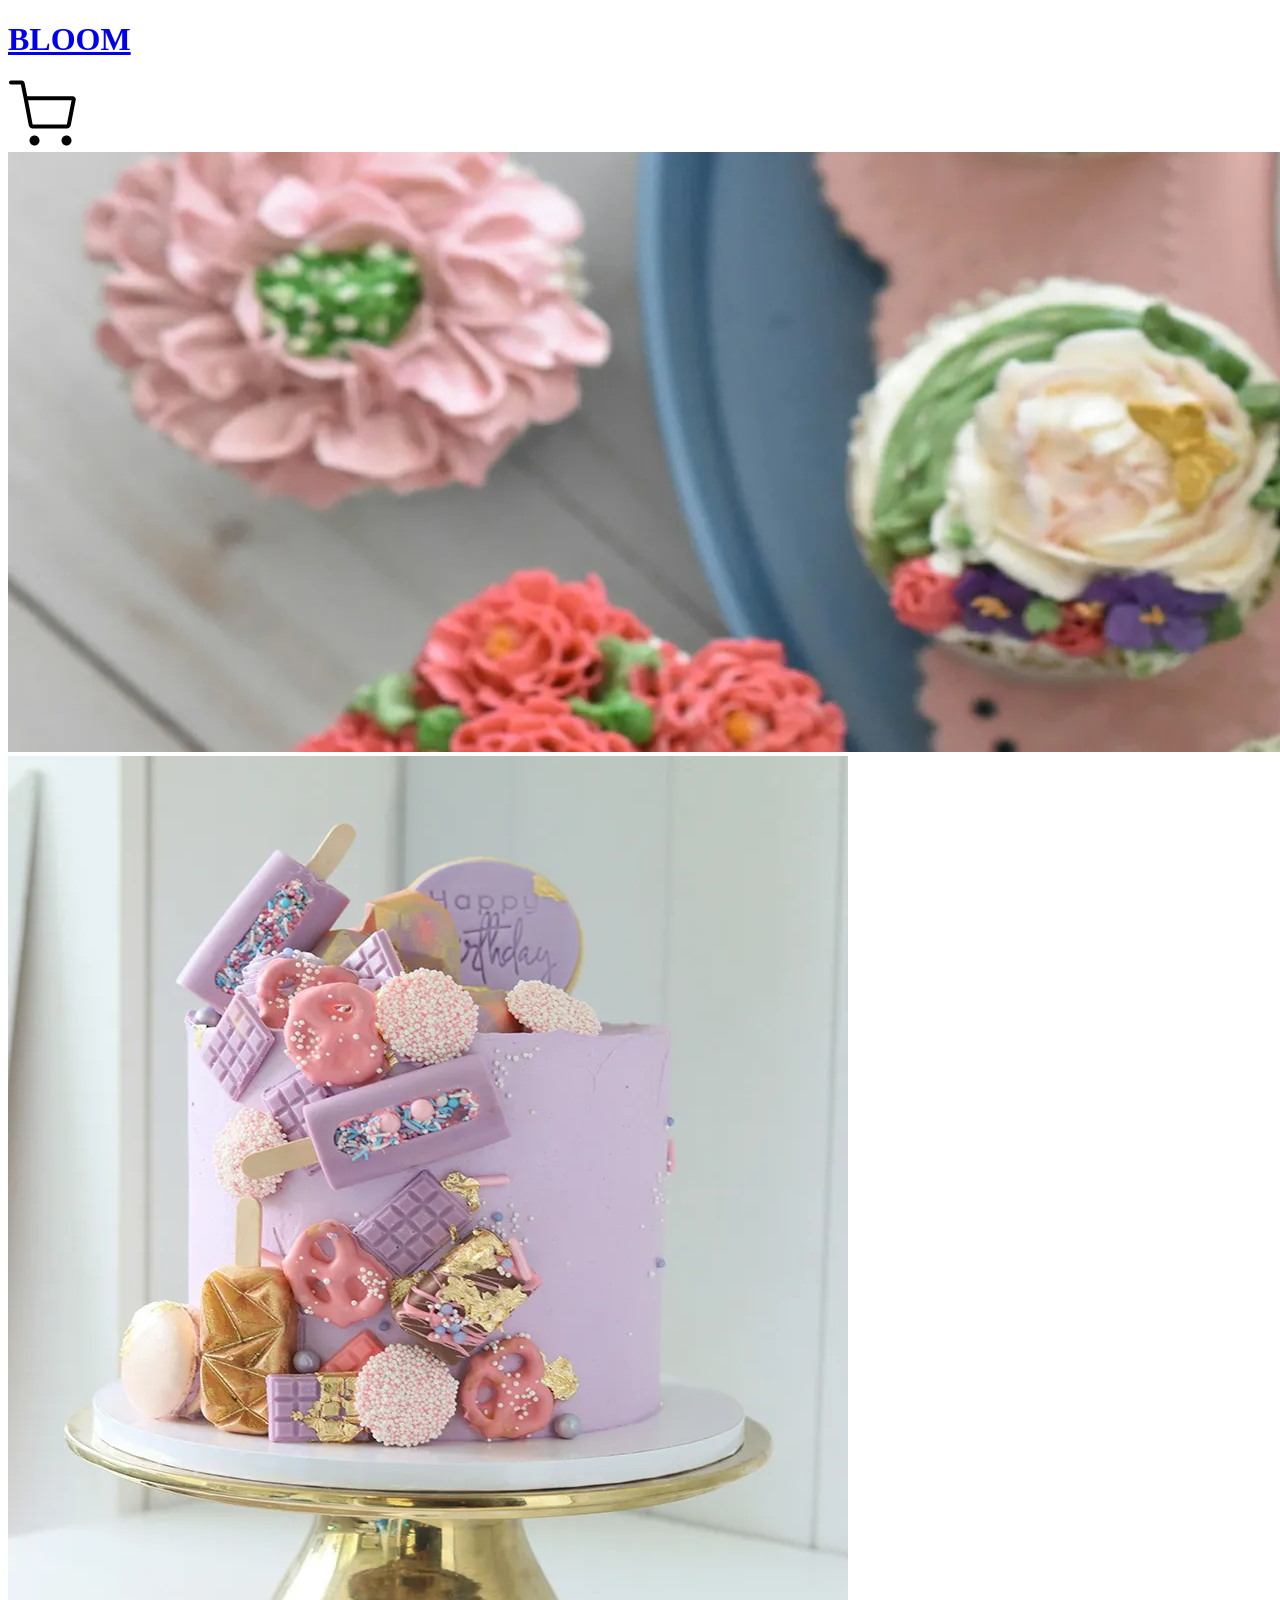
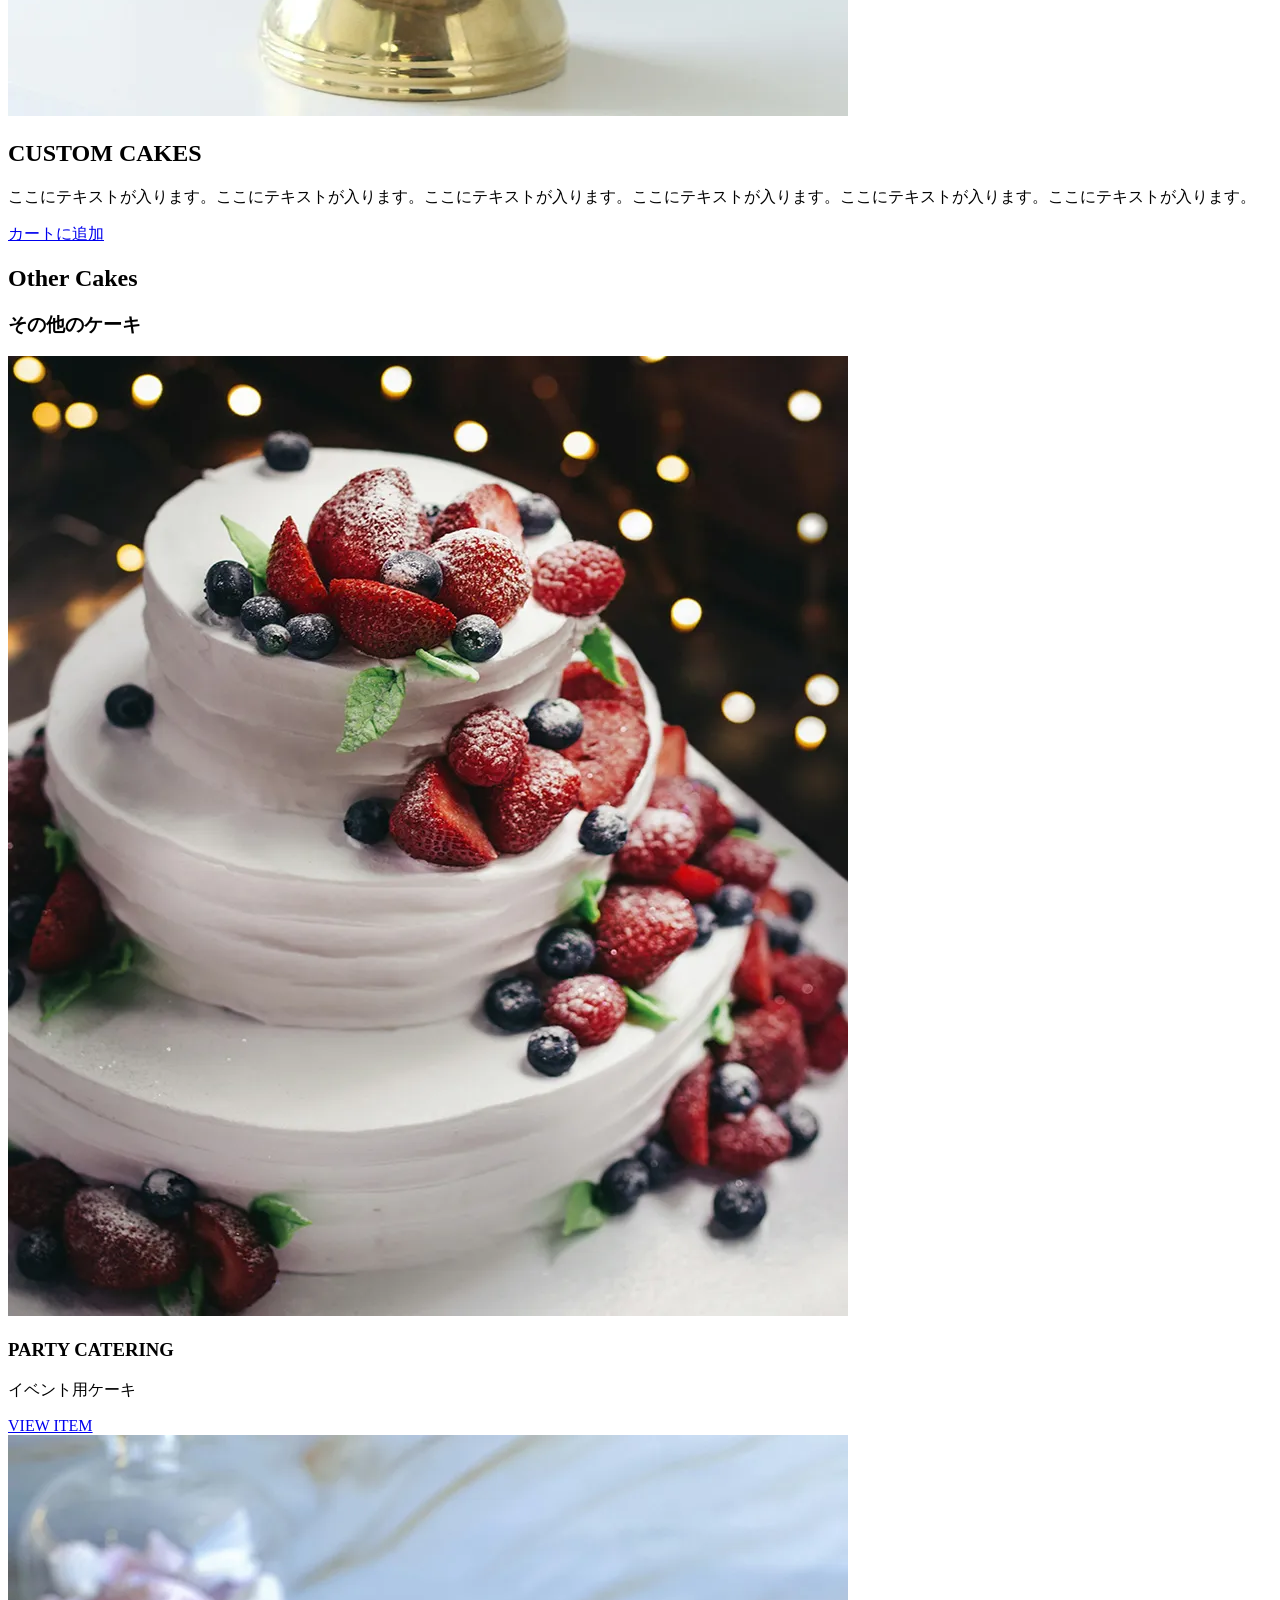
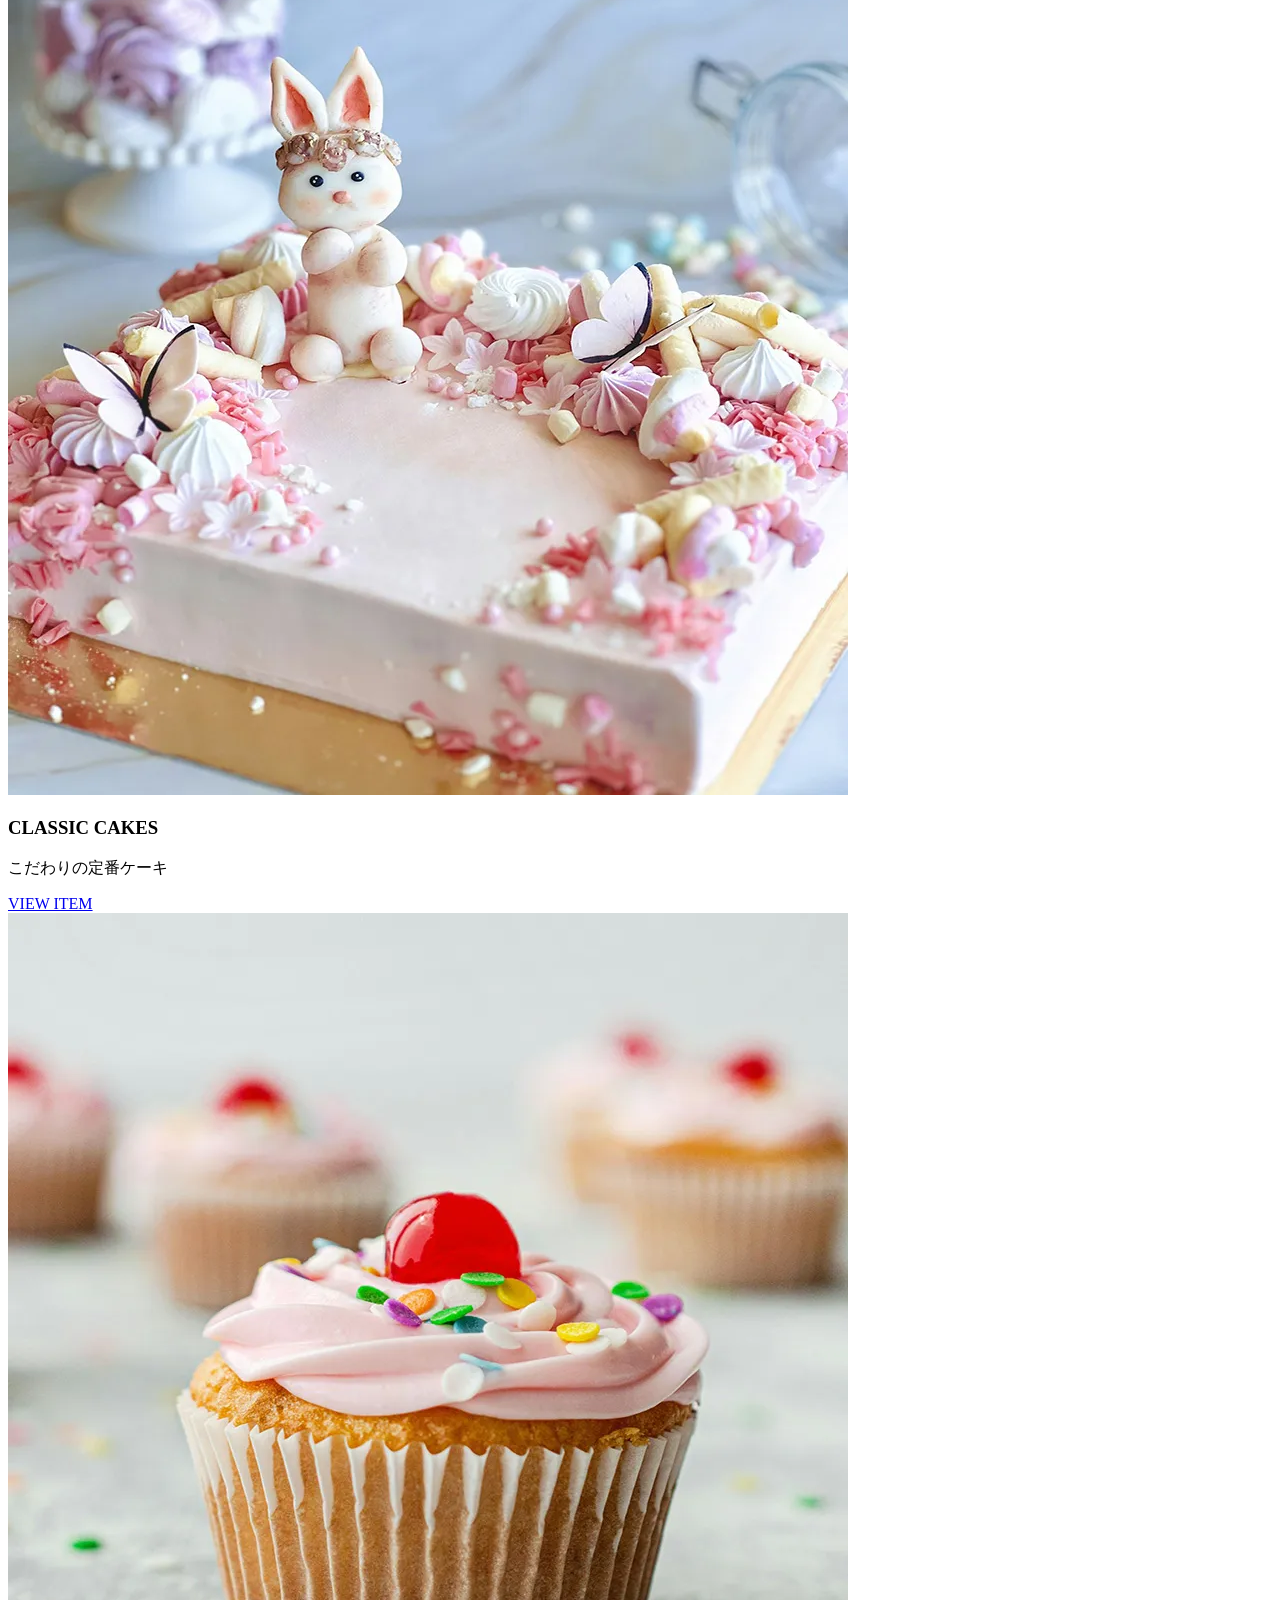
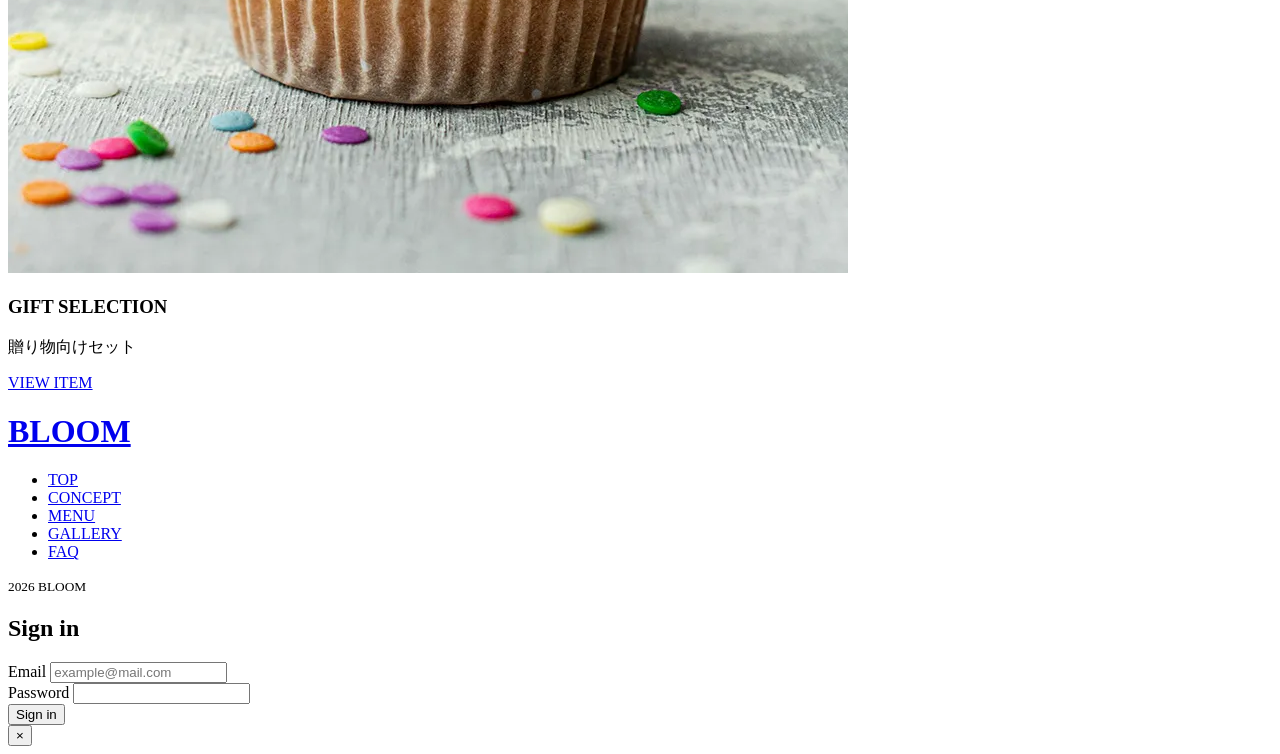
==== item.html @ 880c20f4 "Add files via upload" ====
<!doctype html>
<html lang="ja">
  <head>
    <meta charset="utf-8" />
    <meta name="viewport" content="width=device-width,initial-scale=1" />
    <title>BLOOM - 世界にひとつのオーダーケーキ -</title>
    <meta name="description" content="BLOOMは、完全オーダーメイドのカスタムケーキを販売するオンラインケーキショップです。誕生日ケーキ・記念日ケーキ・イベントケーキまで幅広く対応し、全国からご注文いただけます。" />
    <meta name="format-detection" content="telephone=no" />

    <!-- favicon/webclipicon -->
    <link rel="shortcut icon" href="/img/favicon32_32.png" />
    <link rel="apple-touch-icon" href="/img/apple-touch-icon180_180.png" />

    <!-- ogp -->
    <meta property="og:site_name" content="BLOOM" />
    <meta property="og:url" content="https://bloom-cake.com/" />
    <meta property="og:type" content="website" />
    <meta property="og:title" content="BLOOM - 世界にひとつのオーダーケーキ -" />
    <meta property="og:description" content="BLOOMは、完全オーダーメイドのカスタムケーキを販売するオンラインケーキショップです。誕生日ケーキ・記念日ケーキ・イベントケーキまで幅広く対応し、全国からご注文いただけます。" />
    <meta property="og:image" content="https://bloom-cake.com/img/og-image1200_630.png" />
    <meta property="og:locale" content="ja_JP" />
    <meta name="twitter:card" content="summary_large_image" />
    <meta name="twitter:description" content="BLOOMは、完全オーダーメイドのカスタムケーキを販売するオンラインケーキショップです。誕生日ケーキ・記念日ケーキ・イベントケーキまで幅広く対応し、全国からご注文いただけます。" />
    <meta name="twitter:image:src" content="https://bloom-cake.com/img/og-image1200_630.png" />

    <!-- google fonts -->
    <link rel="preconnect" href="https://fonts.googleapis.com" />
    <link rel="preconnect" href="https://fonts.gstatic.com" crossorigin />
    <link href="https://fonts.googleapis.com/css2?family=Marcellus&family=Noto+Serif+JP:wght@200..900&display=swap" rel="stylesheet" />

    <!-- css -->
    <link rel="stylesheet" href="css/style.css" />
  </head>
  <body>
    <!-- header -->
    <header class="header">
      <h1 class="header__logo">
        <a class="header__logo-link" href="index.html">BLOOM</a>
      </h1>

      <div class="header__icon">
        <button class="header__icon-item js-modal-open" style="background: none; border: none; padding: 0; cursor: pointer"><img width="68" height="68" src="img/icon-cart.svg" alt="商品カート" /></button>
      </div>
    </header>

    <!-- item-kv -->
    <div class="item-kv">
      <div class="item-kv__img">
        <img src="../img/item_kv-pc.webp" alt="BLOOMのフルオーダーデコレーションケーキ" />
      </div>
    </div>

    <main>
      <!-- item -->

      <section id="item" class="item l-section">
        <div class="container">
          <div class="item__body">
            <div class="item__img">
              <img width="840" height="960" src="../img/menu_custom.webp" alt="フルオーダーのお菓子が乗ったパープルのカスタムケーキ" loading="lazy" />
            </div>
            <div class="item__text-group">
              <h2 class="ttl item__ttl">CUSTOM CAKES</h2>
              <p class="text item__text">ここにテキストが入ります。ここにテキストが入ります。ここにテキストが入ります。ここにテキストが入ります。ここにテキストが入ります。ここにテキストが入ります。</p>
              <div class="item__btn">
                <a href="#" class="c-btn">カートに追加</a>
              </div>
            </div>
          </div>
        </div>
      </section>

      <!-- other -->

      <section id="other" class="other l-section">
        <div class="container--lg">
          <div class="c-heading other__heading">
            <h2 class="ttl other__ttl">Other Cakes</h2>
            <h3 class="sub-ttl other__subttl">その他のケーキ</h3>
          </div>

          <div class="other__list">
            <div class="other__item">
              <img class="other__item-img" src="../img/menu_partycake.webp" alt="苺が乗った三段のパーティー用ケーキ" />
              <h3 class="c-other-ttl item__ttl">PARTY CATERING</h3>
              <p class="c-item-text item__text">イベント用ケーキ</p>
              <div class="other__btn">
                <a href="#" class="c-btn">VIEW ITEM</a>
              </div>
            </div>

            <div class="other__item">
              <img class="other__item-img" src="../img/menu_signature.webp" alt="うさぎが乗ったキャラクターのデコレーションケーキ" />
              <h3 class="c-other-ttl item__ttl">CLASSIC CAKES</h3>
              <p class="c-item-text item__text">こだわりの定番ケーキ</p>
              <div class="item__btn">
                <a href="#" class="c-btn">VIEW ITEM</a>
              </div>
            </div>

            <div class="other__item">
              <img class="other__item-img" src="../img/menu_gift.webp" alt="桃のクリームのカップケーキ" />
              <h3 class="c-other-ttl item__ttl">GIFT SELECTION</h3>
              <p class="c-item-text item__text">贈り物向けセット</p>
              <div class="item__btn">
                <a href="#" class="c-btn">VIEW ITEM</a>
              </div>
            </div>
          </div>
        </div>
      </section>
    </main>

    <!-- footer -->
    <footer class="footer">
      <div class="container">
        <div class="footer__body">
          <h1 class="footer__logo">
            <a href="index.html">BLOOM</a>
          </h1>

          <nav class="footer__nav-wrap">
            <ul class="footer__nav-list">
              <li class="footer__nav-item">
                <a href="index.html" class="footer__nav-link">TOP</a>
              </li>
              <li class="footer__nav-item">
                <a href="index.html#concept" class="footer__nav-link">CONCEPT</a>
              </li>
              <li class="footer__nav-item">
                <a href="index.html#menu" class="footer__nav-link">MENU</a>
              </li>
              <li class="footer__nav-item">
                <a href="index.html#gallery" class="footer__nav-link">GALLERY</a>
              </li>
              <li class="footer__nav-item">
                <a href="index.html#faq" class="footer__nav-link">FAQ</a>
              </li>
            </ul>
          </nav>
        </div>

        <div class="footer__copyright-wrap">
          <small class="footer__copyright">2026 BLOOM</small>
        </div>
      </div>
    </footer>
    <!-- js -->

    <!-- モーダルウィンドウ -->

    <div class="modal js-modal">
      <div class="modal-overlay js-modal-close"></div>
      <div class="modal-content">
        <div class="modal-content__inner">
          <form action="#" method="post" class="modal-form">
            <h2 class="modal-content__title">Sign in</h2>

            <section class="modal-form__section">
              <label class="modal-form__label">Email</label>
              <input type="email" name="email" class="modal-form__input" placeholder="example@mail.com" />
            </section>

            <section class="modal-form__section">
              <label class="modal-form__label">Password</label>
              <input type="password" name="password" class="modal-form__input" />
            </section>

            <button id="sign-in" class="modal-form__btn c-btn">Sign in</button>
          </form>
          <button class="modal-close js-modal-close">×</button>
        </div>
      </div>
    </div>

    <script src="js/main.js" defer></script>
  </body>
</html>
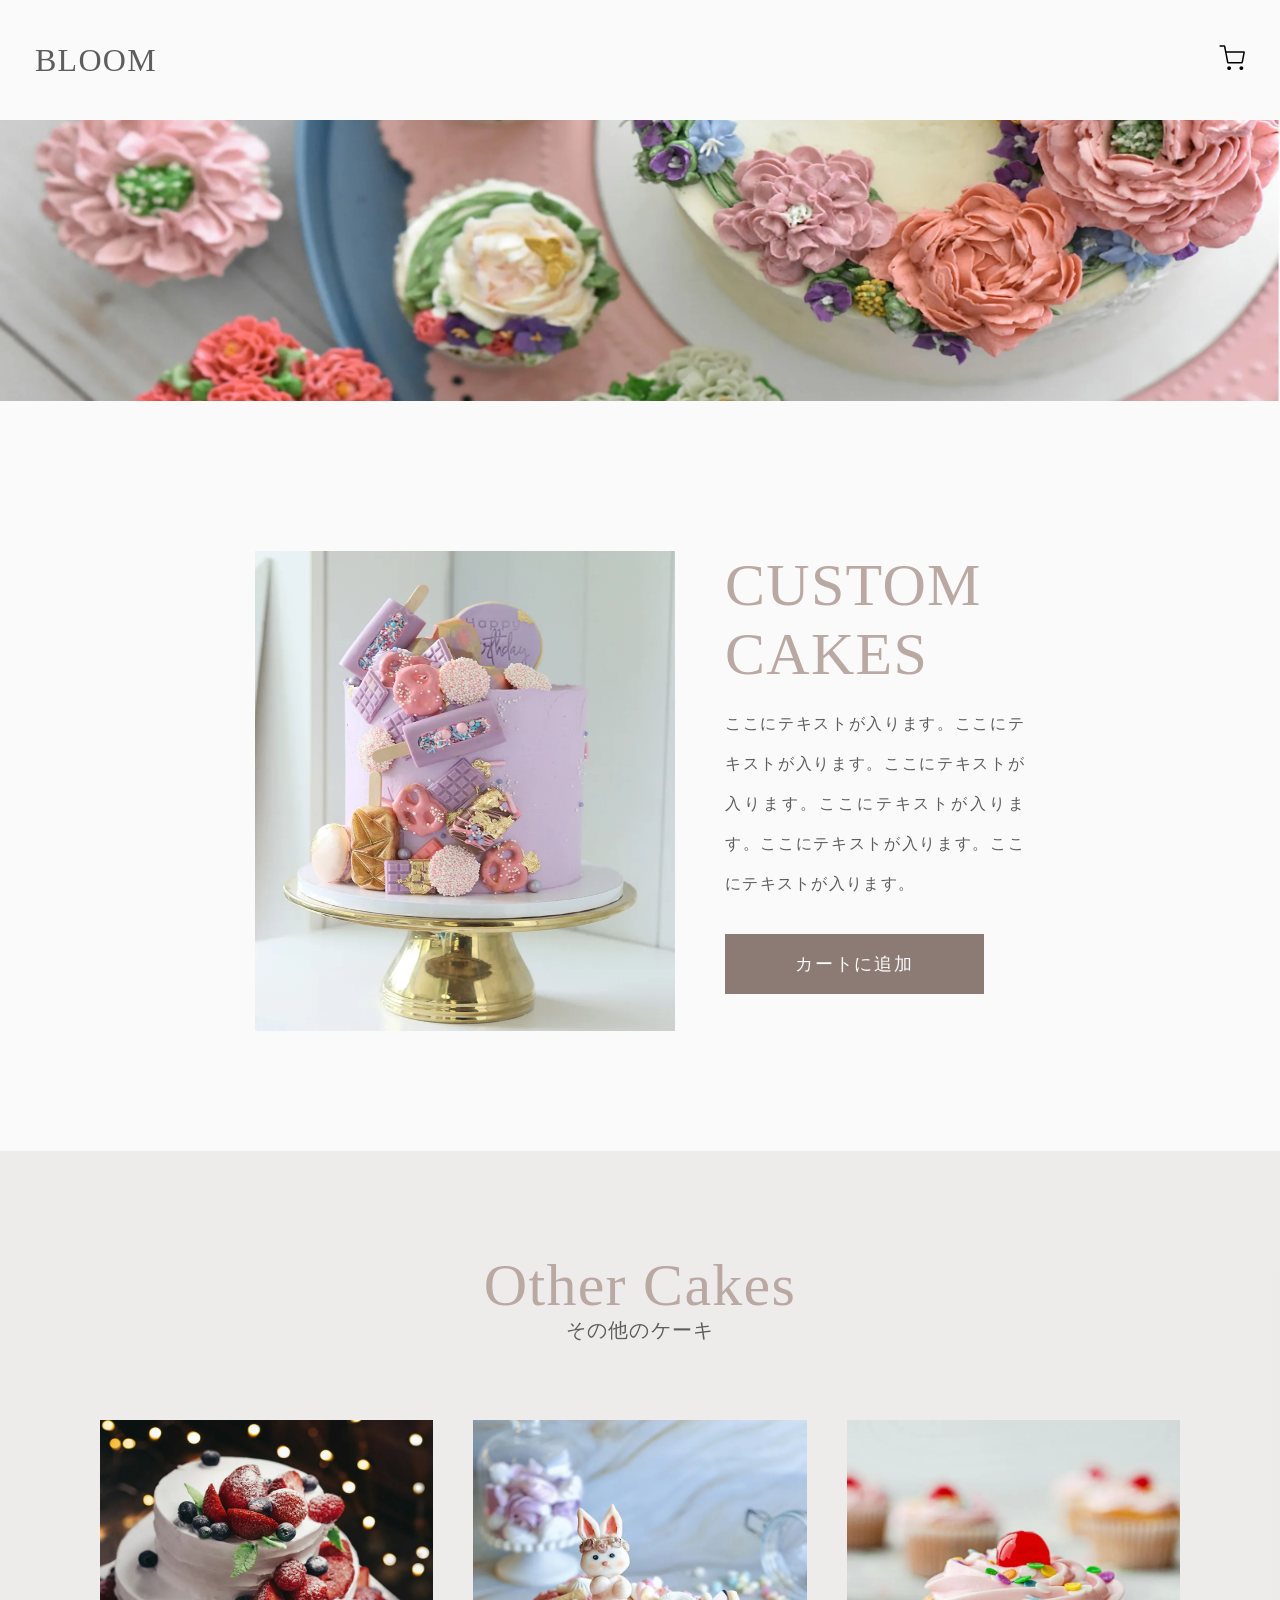
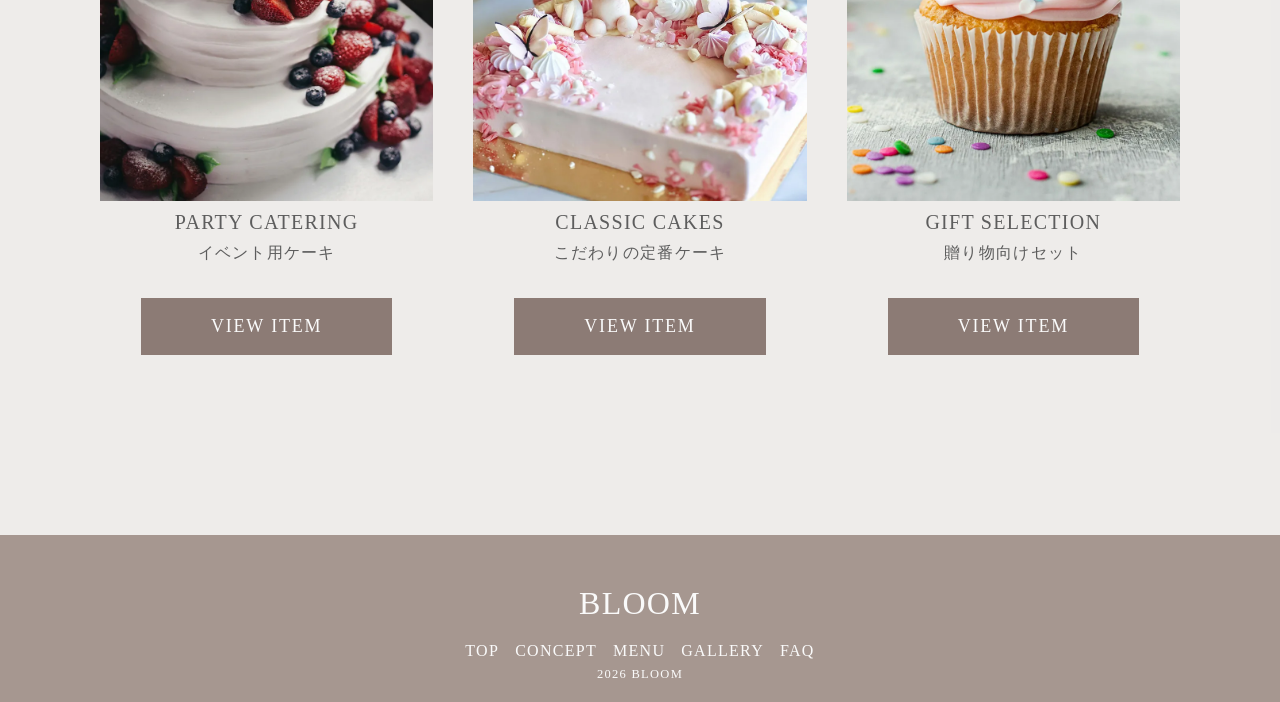
==== commit 51b32b8e: "Add files via upload" ====
--- a/item.html
+++ b/item.html
@@ -1,28 +1,42 @@
 <!doctype html>
 <html lang="ja">
   <head>
+    <!-- Google tag (gtag.js) -->
+    <script async src="https://www.googletagmanager.com/gtag/js?id=G-Y4FLMCC0C2"></script>
+    <script>
+      window.dataLayer = window.dataLayer || [];
+      function gtag() {
+        dataLayer.push(arguments);
+      }
+      gtag("js", new Date());
+
+      gtag("config", "G-Y4FLMCC0C2");
+    </script>
+
+    <!-- Search Console -->
+    <meta name="google-site-verification" content="hwV-7qXNjHzdIrwb5zSzaHR89h5wxo-PKJpYFKcHlVc" />
+
     <meta charset="utf-8" />
     <meta name="viewport" content="width=device-width,initial-scale=1" />
-    <title>BLOOM - 世界にひとつのオーダーケーキ -</title>
-    <meta name="description" content="BLOOMは、完全オーダーメイドのカスタムケーキを販売するオンラインケーキショップです。誕生日ケーキ・記念日ケーキ・イベントケーキまで幅広く対応し、全国からご注文いただけます。" />
+    <title>商品紹介 | BLOOM - 世界にひとつのオーダーケーキ -</title>
+    <meta name="description" content="BLOOMのカスタムケーキ（商品紹介）ページです。誕生日や記念日にぴったりの完全オーダーメイドケーキから、定番のクラシックケーキまで幅広くご紹介しています。" />
     <meta name="format-detection" content="telephone=no" />
 
     <!-- favicon/webclipicon -->
-    <link rel="shortcut icon" href="/img/favicon32_32.png" />
-    <link rel="apple-touch-icon" href="/img/apple-touch-icon180_180.png" />
+    <link rel="shortcut icon" href="img/favicon32_32.png" />
+    <link rel="apple-touch-icon" href="img/apple-touch-icon180_180.png" />
 
     <!-- ogp -->
     <meta property="og:site_name" content="BLOOM" />
-    <meta property="og:url" content="https://bloom-cake.com/" />
+    <meta property="og:url" content="https://haruka-design.github.io/bloom-cake/item.html" />
     <meta property="og:type" content="website" />
-    <meta property="og:title" content="BLOOM - 世界にひとつのオーダーケーキ -" />
-    <meta property="og:description" content="BLOOMは、完全オーダーメイドのカスタムケーキを販売するオンラインケーキショップです。誕生日ケーキ・記念日ケーキ・イベントケーキまで幅広く対応し、全国からご注文いただけます。" />
-    <meta property="og:image" content="https://bloom-cake.com/img/og-image1200_630.png" />
+    <meta property="og:title" content="商品紹介 | BLOOM" />
+    <meta property="og:description" content="BLOOMのカスタムケーキ（商品紹介）ページです。誕生日や記念日にぴったりの完全オーダーメイドケーキから、定番のクラシックケーキまで幅広くご紹介しています。" />
+    <meta property="og:image" content="https://haruka-design.github.io/bloom-cake/img/og-image1200_630.png" />
     <meta property="og:locale" content="ja_JP" />
     <meta name="twitter:card" content="summary_large_image" />
-    <meta name="twitter:description" content="BLOOMは、完全オーダーメイドのカスタムケーキを販売するオンラインケーキショップです。誕生日ケーキ・記念日ケーキ・イベントケーキまで幅広く対応し、全国からご注文いただけます。" />
-    <meta name="twitter:image:src" content="https://bloom-cake.com/img/og-image1200_630.png" />
-
+    <meta name="twitter:description" content="BLOOMのカスタムケーキ（商品紹介）ページです。誕生日や記念日にぴったりの完全オーダーメイドケーキから、定番のクラシックケーキまで幅広くご紹介しています。" />
+    <meta name="twitter:image:src" content="https://haruka-design.github.io/bloom-cake/img/og-image1200_630.png" />
     <!-- google fonts -->
     <link rel="preconnect" href="https://fonts.googleapis.com" />
     <link rel="preconnect" href="https://fonts.gstatic.com" crossorigin />
@@ -46,7 +60,7 @@
     <!-- item-kv -->
     <div class="item-kv">
       <div class="item-kv__img">
-        <img src="../img/item_kv-pc.webp" alt="BLOOMのフルオーダーデコレーションケーキ" />
+        <img src="img/item_kv-pc.webp" alt="BLOOMのフルオーダーデコレーションケーキ" />
       </div>
     </div>
 
@@ -57,7 +71,7 @@
         <div class="container">
           <div class="item__body">
             <div class="item__img">
-              <img width="840" height="960" src="../img/menu_custom.webp" alt="フルオーダーのお菓子が乗ったパープルのカスタムケーキ" loading="lazy" />
+              <img width="840" height="960" src="img/menu_custom.webp" alt="フルオーダーのお菓子が乗ったパープルのカスタムケーキ" loading="lazy" />
             </div>
             <div class="item__text-group">
               <h2 class="ttl item__ttl">CUSTOM CAKES</h2>
@@ -81,27 +95,27 @@
 
           <div class="other__list">
             <div class="other__item">
-              <img class="other__item-img" src="../img/menu_partycake.webp" alt="苺が乗った三段のパーティー用ケーキ" />
-              <h3 class="c-other-ttl item__ttl">PARTY CATERING</h3>
-              <p class="c-item-text item__text">イベント用ケーキ</p>
+              <img class="other__item-img" src="img/menu_partycake.webp" alt="苺が乗った三段のパーティー用ケーキ" />
+              <h3 class="c-other-ttl other__item-ttl">PARTY CATERING</h3>
+              <p class="c-item-text other__item-text">イベント用ケーキ</p>
               <div class="other__btn">
                 <a href="#" class="c-btn">VIEW ITEM</a>
               </div>
             </div>
 
             <div class="other__item">
-              <img class="other__item-img" src="../img/menu_signature.webp" alt="うさぎが乗ったキャラクターのデコレーションケーキ" />
-              <h3 class="c-other-ttl item__ttl">CLASSIC CAKES</h3>
-              <p class="c-item-text item__text">こだわりの定番ケーキ</p>
+              <img class="other__item-img" src="img/menu_signature.webp" alt="うさぎが乗ったキャラクターのデコレーションケーキ" />
+              <h3 class="c-other-ttl other__item-ttl">CLASSIC CAKES</h3>
+              <p class="c-item-text other__item-text">こだわりの定番ケーキ</p>
               <div class="item__btn">
-                <a href="#" class="c-btn">VIEW ITEM</a>
+                <a href="#" class="c-btn is-active">VIEW ITEM</a>
               </div>
             </div>
 
             <div class="other__item">
-              <img class="other__item-img" src="../img/menu_gift.webp" alt="桃のクリームのカップケーキ" />
-              <h3 class="c-other-ttl item__ttl">GIFT SELECTION</h3>
-              <p class="c-item-text item__text">贈り物向けセット</p>
+              <img class="other__item-img" src="img/menu_gift.webp" alt="桃のクリームのカップケーキ" />
+              <h3 class="c-other-ttl other__item-ttl">GIFT SELECTION</h3>
+              <p class="c-item-text other__item-text">贈り物向けセット</p>
               <div class="item__btn">
                 <a href="#" class="c-btn">VIEW ITEM</a>
               </div>
@@ -119,22 +133,22 @@
             <a href="index.html">BLOOM</a>
           </h1>
 
-          <nav class="footer__nav-wrap">
-            <ul class="footer__nav-list">
-              <li class="footer__nav-item">
-                <a href="index.html" class="footer__nav-link">TOP</a>
+          <nav class="footer__nav">
+            <ul class="footer__list">
+              <li class="footer__item">
+                <a href="index.html" class="footer__link">TOP</a>
               </li>
-              <li class="footer__nav-item">
-                <a href="index.html#concept" class="footer__nav-link">CONCEPT</a>
+              <li class="footer__item">
+                <a href="#concept" class="footer__link">CONCEPT</a>
               </li>
-              <li class="footer__nav-item">
-                <a href="index.html#menu" class="footer__nav-link">MENU</a>
+              <li class="footer__item">
+                <a href="#menu" class="footer__link">MENU</a>
               </li>
-              <li class="footer__nav-item">
-                <a href="index.html#gallery" class="footer__nav-link">GALLERY</a>
+              <li class="footer__item">
+                <a href="#gallery" class="footer__link">GALLERY</a>
               </li>
-              <li class="footer__nav-item">
-                <a href="index.html#faq" class="footer__nav-link">FAQ</a>
+              <li class="footer__item">
+                <a href="#faq" class="footer__link">FAQ</a>
               </li>
             </ul>
           </nav>
--- a/css/style.css
+++ b/css/style.css
@@ -0,0 +1,1096 @@
+/*!
+global > color
+------------------------------
+*/
+:root {
+  --main-color: #a69790;
+  --bg-color: #fafafa;
+  --viewitem-color: rgba(166, 151, 144, 0.15);
+  --ttl-color: #baa8a2;
+  --subttl-color: #333333;
+  --btn-color: #8c7b75;
+  --btn-hover: #756661;
+  --btn-text-color: #fafafa;
+  --text-color: #5d5d5d;
+  --footer-text-color: #fafafa;
+  --modal-bg-color: rgba(0, 0, 0, 0.6);
+  --modal-contents-bg-color: #fafafa;
+}
+
+/*!
+global > content-width
+------------------------------
+*/
+:root {
+  --width-content-s: 920px;
+  --width-content: 1080px;
+}
+
+/*!
+global > font
+------------------------------
+*/
+:root {
+  --font-family-base: "Noto Serif JP", serif, sans-serif;
+  --font-family-english: "Marcellus", serif;
+}
+
+/*!
+global > z-index
+------------------------------
+*/
+:root {
+  --z-index-modal: 100;
+  --z-index-header: 30;
+  --z-index-menu: 10;
+  --z-index-default: 1;
+}
+
+/*!
+foundation > reset
+------------------------------
+*/
+html {
+  color: #000;
+  background: #fff;
+}
+
+body,
+div,
+dl,
+dt,
+dd,
+ul,
+ol,
+li,
+h1,
+h2,
+h3,
+h4,
+h5,
+h6,
+pre,
+code,
+form,
+fieldset,
+legend,
+input,
+textarea,
+p,
+blockquote,
+th,
+td {
+  margin: 0;
+  padding: 0;
+}
+
+table {
+  border-collapse: collapse;
+  border-spacing: 0;
+  width: 100%;
+}
+
+fieldset,
+img {
+  border: 0;
+}
+
+address,
+caption,
+cite,
+code,
+dfn,
+em,
+strong,
+th,
+var {
+  font-style: normal;
+  font-weight: normal;
+}
+
+ol,
+ul {
+  list-style: none;
+}
+
+caption,
+th {
+  text-align: left;
+}
+
+h1,
+h2,
+h3,
+h4,
+h5,
+h6 {
+  font-size: 100%;
+  font-weight: normal;
+}
+
+q:before,
+q:after {
+  content: "";
+}
+
+abbr,
+acronym {
+  border: 0;
+  font-variant: normal;
+}
+
+sup {
+  vertical-align: text-top;
+}
+
+sub {
+  vertical-align: text-bottom;
+}
+
+input,
+textarea,
+select,
+button {
+  color: inherit;
+  font-family: inherit;
+  font-size: inherit;
+  font-weight: inherit;
+  line-height: inherit;
+  font-size: 100%;
+  border-radius: 0;
+  border: none;
+  -moz-appearance: none;
+  appearance: none;
+  -webkit-appearance: none;
+  background-color: inherit;
+}
+
+input,
+textarea,
+select {
+  font-size: 16px;
+}
+
+textarea {
+  resize: vertical;
+  display: block;
+}
+
+button {
+  padding: 0;
+  cursor: pointer;
+}
+
+legend {
+  color: #000;
+}
+
+main {
+  display: block;
+}
+
+a {
+  text-decoration: none;
+  color: inherit;
+}
+
+img {
+  max-width: 100%;
+  height: auto;
+  vertical-align: bottom;
+}
+
+svg {
+  display: block;
+}
+
+* {
+  -webkit-font-smoothing: antialiased;
+  -moz-osx-font-smoothing: grayscale;
+  box-sizing: border-box;
+}
+
+*::before,
+*::after {
+  box-sizing: border-box;
+}
+
+/*!
+foundation > base
+------------------------------
+*/
+html {
+  font-size: 62.5%;
+}
+
+body {
+  font-size: 1.6rem;
+  color: var(--text-color);
+  font-family: var(--font-family-base);
+  background-color: var(--bg-color);
+  letter-spacing: 0.08em;
+}
+img {
+  max-width: 100%;
+  height: auto;
+  vertical-align: bottom;
+}
+
+li {
+  list-style: none;
+}
+
+/*!
+component > button
+------------------------------
+*/
+.c-btn {
+  color: var(--btn-text-color);
+  background-color: var(--btn-color);
+  font-family: var(--font-family-english);
+  text-align: center;
+  letter-spacing: 0.1em;
+  padding: 18px 70px;
+  display: inline-grid;
+  transition: 0.3s;
+}
+.c-btn:hover {
+  background-color: var(--btn-hover);
+}
+@media screen and (min-width: 768px) {
+  .c-btn {
+    font-size: 1.8rem;
+    max-width: 360px;
+  }
+}
+
+/*!
+component > title
+------------------------------
+*/
+.ttl {
+  font-family: var(--font-family-english);
+  font-size: 3.2rem;
+  color: var(--ttl-color);
+  font-weight: 500;
+}
+@media screen and (min-width: 768px) {
+  .ttl {
+    font-size: 6rem;
+  }
+}
+
+.sub-ttl {
+  font-size: 1.4rem;
+  line-height: 1;
+  font-family: var(--font-family-base);
+  color: var(--text-color);
+  font-weight: 500;
+}
+@media screen and (min-width: 768px) {
+  .sub-ttl {
+    font-size: 2rem;
+  }
+}
+
+.text {
+  line-height: 2.5em;
+  font-family: var(--font-family-base);
+  color: var(--text-color);
+}
+@media screen and (min-width: 768px) {
+  .text {
+    font-size: 1.6rem;
+  }
+}
+
+.c-subttl {
+  font-size: 1.3rem;
+  font-family: var(--font-family-english);
+  color: var(--ttl-color);
+}
+@media screen and (min-width: 768px) {
+  .c-subttl {
+    font-size: 1.6rem;
+  }
+}
+
+.c-ttl {
+  font-size: 1.8rem;
+  font-weight: 500;
+  line-height: 1;
+}
+@media screen and (min-width: 768px) {
+  .c-ttl {
+    font-size: 2rem;
+  }
+}
+
+.c-text {
+  color: var(--text-color);
+}
+@media screen and (min-width: 768px) {
+  .c-text {
+    line-height: 1.8;
+    letter-spacing: 0.08em;
+  }
+}
+
+.c-other-ttl {
+  font-size: 1.8rem;
+  font-weight: 500;
+  margin-bottom: 5px;
+  font-family: var(--font-family-english);
+}
+@media screen and (min-width: 768px) {
+  .c-other-ttl {
+    font-size: 2rem;
+  }
+}
+
+.c-item-text {
+  color: var(--text-color);
+}
+@media screen and (min-width: 768px) {
+  .c-item-text {
+    line-height: 1.8;
+    letter-spacing: 0.08em;
+  }
+}
+
+/*!
+layout > container
+------------------------------
+*/
+.container--lg,
+.container {
+  width: 90%;
+  margin: 0 auto;
+}
+
+.container {
+  max-width: var(--width-content-s);
+}
+
+.container--lg {
+  max-width: var(--width-content);
+}
+
+/*!
+layout > header
+------------------------------
+*/
+.header {
+  height: 60px;
+  display: flex;
+  justify-content: space-between;
+  align-items: center;
+  padding: 0 5%;
+}
+@media screen and (min-width: 768px) {
+  .header {
+    height: 120px;
+    padding: 0 35px;
+  }
+}
+.header__logo {
+  font-size: 2.5rem;
+  font-family: var(--font-family-english);
+  color: var(--text-color);
+}
+@media screen and (min-width: 768px) {
+  .header__logo {
+    font-size: 3.2rem;
+  }
+}
+.header__icon {
+  width: 24px;
+}
+@media screen and (min-width: 768px) {
+  .header__icon {
+    width: 26px;
+  }
+}
+.header__icon img {
+  display: block;
+}
+
+/*!
+layout > footer
+------------------------------
+*/
+.footer {
+  background-color: var(--main-color);
+  color: var(--footer-text-color);
+  padding: 40px 0 20px;
+  font-family: var(--font-family-english);
+}
+@media screen and (min-width: 768px) {
+  .footer {
+    padding: 50px 0 20px;
+  }
+}
+.footer__logo {
+  text-align: center;
+  font-size: 2.5rem;
+  font-family: var(--font-family-english);
+  margin-bottom: 20px;
+}
+@media screen and (min-width: 768px) {
+  .footer__logo {
+    font-size: 3.2rem;
+  }
+}
+.footer__list {
+  display: flex;
+  justify-content: center;
+  flex-wrap: wrap;
+  gap: 12px 16px;
+  margin-bottom: 5px;
+}
+.footer__copyright-wrap {
+  font-size: 10px;
+  text-align: center;
+}
+@media screen and (min-width: 768px) {
+  .footer__copyright-wrap {
+    font-size: 15px;
+  }
+}
+
+/*!
+layout > section
+------------------------------
+*/
+.l-section {
+  padding: 50px 0;
+}
+@media screen and (min-width: 768px) {
+  .l-section {
+    padding: 100px 0;
+  }
+}
+
+.l-section:first-of-type {
+  padding-top: 75px;
+}
+@media screen and (min-width: 768px) {
+  .l-section:first-of-type {
+    padding-top: 150px;
+  }
+}
+
+/*!
+top > modal
+------------------------------
+*/
+.modal {
+  visibility: hidden;
+  opacity: 0;
+  position: fixed;
+  top: 0;
+  left: 0;
+  z-index: var(--z-index-modal);
+  width: 100%;
+  height: 100vh;
+  transition:
+    opacity 0.3s,
+    visibility 0.3s;
+}
+
+.modal.is-active {
+  visibility: visible;
+  opacity: 1;
+}
+
+.modal-overlay {
+  position: fixed;
+  top: 0;
+  left: 0;
+  width: 100%;
+  height: 100%;
+  background-color: var(--modal-bg-color);
+  cursor: pointer;
+}
+
+.modal-content {
+  position: absolute;
+  top: 50%;
+  left: 50%;
+  transform: translate(-50%, -50%);
+  max-width: 600px;
+  width: 90%;
+  background-color: var(--modal-contents-bg-color);
+  border-radius: 8px;
+}
+
+.modal-content__inner {
+  padding: 30px;
+  position: relative;
+}
+
+.modal-close {
+  position: absolute;
+  top: 10px;
+  right: 10px;
+  width: 30px;
+  height: 30px;
+  border: none;
+  background: transparent;
+  cursor: pointer;
+  font-size: 24px;
+}
+
+.modal-form {
+  text-align: center;
+}
+
+.modal-content__title {
+  font-family: var(--font-family-english);
+  font-size: 28px;
+  font-weight: 300;
+  text-align: center;
+  margin-bottom: 30px;
+  color: var(--subttl-color);
+  border-bottom: 1px solid #eee;
+  padding-bottom: 10px;
+}
+
+.modal-form__label {
+  display: block;
+  font-size: 14px;
+  font-weight: 600;
+  margin-bottom: 8px;
+  color: var(--subttl-color);
+}
+
+.modal-form__section {
+  margin-bottom: 25px;
+  text-align: left;
+}
+
+.modal-form__input {
+  width: 100%;
+  padding: 12px;
+  border: 1px solid #ccc;
+  border-radius: 2px;
+  font-size: 18px;
+  box-sizing: border-box;
+  background-color: var(--modal-contents-bg-color);
+}
+
+.modal-form__input:focus {
+  outline-color: var(--text-color);
+  background-color: var(--modal-contents-bg-color);
+}
+
+.modal-form__btn {
+  background-color: var(--btn-color);
+  color: var(--bg-color);
+  border: none;
+  width: 100%;
+  padding: 16px;
+  font-size: 18px;
+  font-family: var(--font-family-english);
+  cursor: pointer;
+  transition: background-color 0.3s;
+  margin-top: 10px;
+}
+
+.modal-form__btn:hover {
+  background-color: var(--btn-hover);
+}
+
+/*!
+page > top > concept
+------------------------------
+*/
+.concept__top {
+  display: flex;
+  flex-direction: column;
+}
+@media screen and (min-width: 768px) {
+  .concept__top {
+    flex-direction: row;
+    justify-content: center;
+    gap: 50px;
+  }
+}
+.concept__img {
+  margin-bottom: 20px;
+}
+@media screen and (min-width: 768px) {
+  .concept__img {
+    max-width: 540px;
+  }
+}
+.concept__ttl {
+  text-align: center;
+}
+@media screen and (min-width: 768px) {
+  .concept__ttl {
+    text-align: left;
+  }
+}
+.concept__texts {
+  display: flex;
+  flex-direction: column;
+  max-width: 300px;
+  text-align: justify;
+  margin: 0 auto;
+}
+@media screen and (min-width: 768px) {
+  .concept__texts {
+    margin: 0;
+  }
+}
+.concept__subttl {
+  margin-bottom: 5px;
+  text-align: center;
+}
+@media screen and (min-width: 768px) {
+  .concept__subttl {
+    margin-bottom: 15px;
+    text-align: left;
+  }
+}
+.concept__list {
+  display: grid;
+  gap: 45px;
+  grid-template-columns: repeat(1, 1fr);
+}
+@media screen and (min-width: 500px) {
+  .concept__list {
+    grid-template-columns: repeat(3, 1fr);
+  }
+}
+@media screen and (min-width: 1080px) {
+  .concept__list {
+    gap: 80px;
+    grid-template-columns: repeat(3, 1fr);
+  }
+}
+.concept__top {
+  margin-bottom: 30px;
+}
+@media screen and (min-width: 768px) {
+  .concept__top {
+    margin-bottom: 80px;
+  }
+}
+@media screen and (min-width: 768px) {
+  .concept__item-img {
+    max-width: 320px;
+  }
+}
+
+/*!
+page > top > kv
+------------------------------
+*/
+@media screen and (min-width: 768px) {
+  .kv {
+    display: flex;
+    height: 70vh;
+    gap: 50px;
+  }
+}
+@media screen and (min-width: 768px) {
+  .kv__img {
+    width: 60%;
+    height: 100%;
+    aspect-ratio: 360/200;
+  }
+}
+.kv__img img {
+  height: 100%;
+  -o-object-fit: cover;
+  object-fit: cover;
+}
+@media screen and (min-width: 768px) {
+  .kv__aside {
+    width: 45%;
+    display: flex;
+    flex-direction: column;
+    justify-content: center;
+  }
+}
+.kv__text {
+  margin: 20px 0;
+  color: var(--subttl-color);
+  font-size: 25px;
+  line-height: 2.3;
+  letter-spacing: 0.2em;
+  font-weight: 500;
+  text-align: center;
+}
+@media screen and (min-width: 768px) {
+  .kv__text {
+    font-size: 35px;
+    text-align: left;
+    margin: 0;
+  }
+}
+.kv__text span {
+  display: block;
+}
+.kv__btn {
+  margin-top: 20px;
+  text-align: center;
+}
+@media screen and (min-width: 768px) {
+  .kv__btn {
+    margin-top: 80px;
+    text-align: left;
+  }
+}
+
+/*!
+top > menu
+------------------------------
+*/
+.menu {
+  background-color: var(--viewitem-color);
+}
+.menu__heading {
+  margin-bottom: 45px;
+  text-align: center;
+}
+@media screen and (min-width: 768px) {
+  .menu__heading {
+    margin-bottom: 80px;
+  }
+}
+.menu__list {
+  display: flex;
+  flex-direction: column;
+  gap: 40px;
+  margin-bottom: 5px;
+}
+@media screen and (min-width: 768px) {
+  .menu__list {
+    gap: 80px;
+  }
+}
+.menu__list-item {
+  display: flex;
+  flex-direction: column;
+}
+@media screen and (min-width: 768px) {
+  .menu__list-item {
+    flex-direction: row;
+    align-items: center;
+    justify-content: center;
+    gap: 40px;
+  }
+}
+@media screen and (min-width: 768px) {
+  .menu__list-item:nth-child(even) {
+    flex-direction: row-reverse;
+  }
+}
+.menu__list-img {
+  width: 100%;
+  margin-bottom: 18px;
+}
+@media screen and (min-width: 768px) {
+  .menu__list-img {
+    margin-bottom: 0;
+    width: 50%;
+  }
+}
+.menu__list-img img {
+  display: block;
+  width: 100%;
+  height: auto;
+  -o-object-fit: cover;
+  object-fit: cover;
+}
+.menu__list-text {
+  display: flex;
+  flex-direction: column;
+  align-items: center;
+  text-align: center;
+}
+@media screen and (min-width: 768px) {
+  .menu__list-text {
+    width: 50%;
+  }
+}
+.menu__list-ttl {
+  margin-bottom: 10px;
+}
+.menu__list-subttl {
+  color: var(--text-color);
+  margin-bottom: 20px;
+}
+.menu__list-subttl span {
+  display: block;
+}
+@media screen and (min-width: 768px) {
+  .menu__list-subttl span {
+    display: inline;
+  }
+}
+.menu__list-btn {
+  width: 100%;
+  display: flex;
+  justify-content: center;
+}
+
+/*!
+page > top > gallery
+------------------------------
+*/
+.gallery__heading {
+  margin-bottom: 45px;
+  text-align: center;
+}
+@media screen and (min-width: 768px) {
+  .gallery__heading {
+    margin-bottom: 80px;
+  }
+}
+.gallery__list-wrap {
+  display: flex;
+  align-items: center;
+  flex-direction: column;
+}
+.gallery__list {
+  display: grid;
+  grid-template-columns: repeat(3, 1fr);
+  gap: 15px;
+  margin-bottom: 45px;
+}
+@media screen and (min-width: 768px) {
+  .gallery__list {
+    gap: 80px 25px;
+    margin-bottom: 80px;
+  }
+}
+.gallery__list-item {
+  aspect-ratio: 1/1;
+}
+.gallery__list-item a {
+  display: block;
+  overflow: hidden;
+  transition:
+    opacity 0.4s ease,
+    transform 0.5s ease;
+}
+.gallery__list-item a:hover {
+  opacity: 0.8;
+  transform: scale(1.03);
+}
+.gallery__list-item a:active {
+  opacity: 0.5;
+  transform: scale(0.9);
+  transition: 0.1s;
+}
+
+/*
+top > faq
+------------------------------
+*/
+.faq {
+  color: var(--text-color);
+  margin-bottom: 20px;
+}
+.faq__heading {
+  margin-bottom: 45px;
+  text-align: center;
+}
+@media screen and (min-width: 768px) {
+  .faq__heading {
+    margin-bottom: 80px;
+  }
+}
+.faq__ttl {
+  margin-bottom: 5px;
+}
+
+.accordion {
+  max-width: 1080px;
+  padding: 0 15px;
+  margin: 0 auto;
+}
+.accordion__title {
+  position: relative;
+  color: var(--text-color);
+  padding: 15px 15px 15px 45px;
+  cursor: pointer;
+}
+.accordion__title:before,
+.accordion__title:after {
+  content: "";
+  display: block;
+  position: absolute;
+  top: 50%;
+  left: 15px;
+  transform: translate(0, -50%);
+  width: 12px;
+  height: 1px;
+  background: var(--text-color);
+  transition: 0.2s ease transform;
+}
+@media screen and (min-width: 768px) {
+  .accordion__title:before,
+  .accordion__title:after {
+    width: 14px;
+    height: 2px;
+  }
+}
+.accordion__title:after {
+  transform: translate(0, -50%) rotate(-90deg);
+}
+.accordion__title.active:after {
+  transform: translate(0, -50%) rotate(0deg);
+}
+.accordion__content {
+  padding: 0 15px;
+  line-height: 1.5;
+  background-color: var(--viewitem-color);
+  max-height: 0;
+  overflow: hidden;
+  transition: 0.2s ease max-height;
+}
+.accordion__content p {
+  margin: 15px 0;
+}
+
+.item__body {
+  display: flex;
+  flex-direction: column;
+}
+@media screen and (min-width: 768px) {
+  .item__body {
+    flex-direction: row;
+    justify-content: center;
+    gap: 50px;
+  }
+}
+.item__img {
+  margin-bottom: 20px;
+}
+@media screen and (min-width: 768px) {
+  .item__img {
+    max-width: 420px;
+  }
+}
+.item__text-group {
+  display: flex;
+  flex-direction: column;
+  max-width: 300px;
+  text-align: justify;
+  margin: 0 auto;
+}
+@media screen and (min-width: 768px) {
+  .item__text-group {
+    margin: 0;
+  }
+}
+.item__ttl {
+  margin-bottom: 15px;
+  text-align: center;
+}
+@media screen and (min-width: 768px) {
+  .item__ttl {
+    text-align: left;
+  }
+}
+.item__text {
+  margin-bottom: 10px;
+}
+.item__text:last-of-type {
+  margin-bottom: 20px;
+}
+@media screen and (min-width: 768px) {
+  .item__text:last-of-type {
+    margin-bottom: 30px;
+  }
+}
+.item__btn {
+  text-align: center;
+}
+@media screen and (min-width: 768px) {
+  .item__btn {
+    text-align: left;
+  }
+}
+
+/*
+page > item > other
+------------------------------
+*/
+.other {
+  background-color: var(--viewitem-color);
+}
+.other__heading {
+  margin-bottom: 45px;
+  text-align: center;
+}
+@media screen and (min-width: 768px) {
+  .other__heading {
+    margin-bottom: 80px;
+  }
+}
+.other__list {
+  margin-bottom: 40px;
+}
+@media screen and (min-width: 768px) {
+  .other__list {
+    display: flex;
+    gap: 40px;
+    margin-bottom: 80px;
+  }
+}
+.other__item {
+  margin-bottom: 40px;
+  text-align: center;
+}
+@media screen and (min-width: 768px) {
+  .other__item {
+    display: flex;
+    flex-direction: column;
+    align-items: center;
+    margin-bottom: 0;
+  }
+}
+.other__item-img {
+  margin-bottom: 10px;
+}
+.other__item-text {
+  margin-bottom: 10px;
+}
+.other__item-text:last-of-type {
+  margin-bottom: 20px;
+}
+@media screen and (min-width: 768px) {
+  .other__item-text:last-of-type {
+    margin-bottom: 30px;
+  }
+}
+.other__btn {
+  text-align: center;
+}
+@media screen and (min-width: 768px) {
+  .other__btn {
+    text-align: center;
+  }
+}
+
+/*
+page > page-404 > page-404
+------------------------------
+*/
+.page-404__body {
+  text-align: center;
+}
+.page-404__ttl {
+  margin-bottom: 15px;
+}
+.page-404__btn {
+  text-align: center;
+  margin-top: 50px;
+}
+/*# sourceMappingURL=style.css.map */
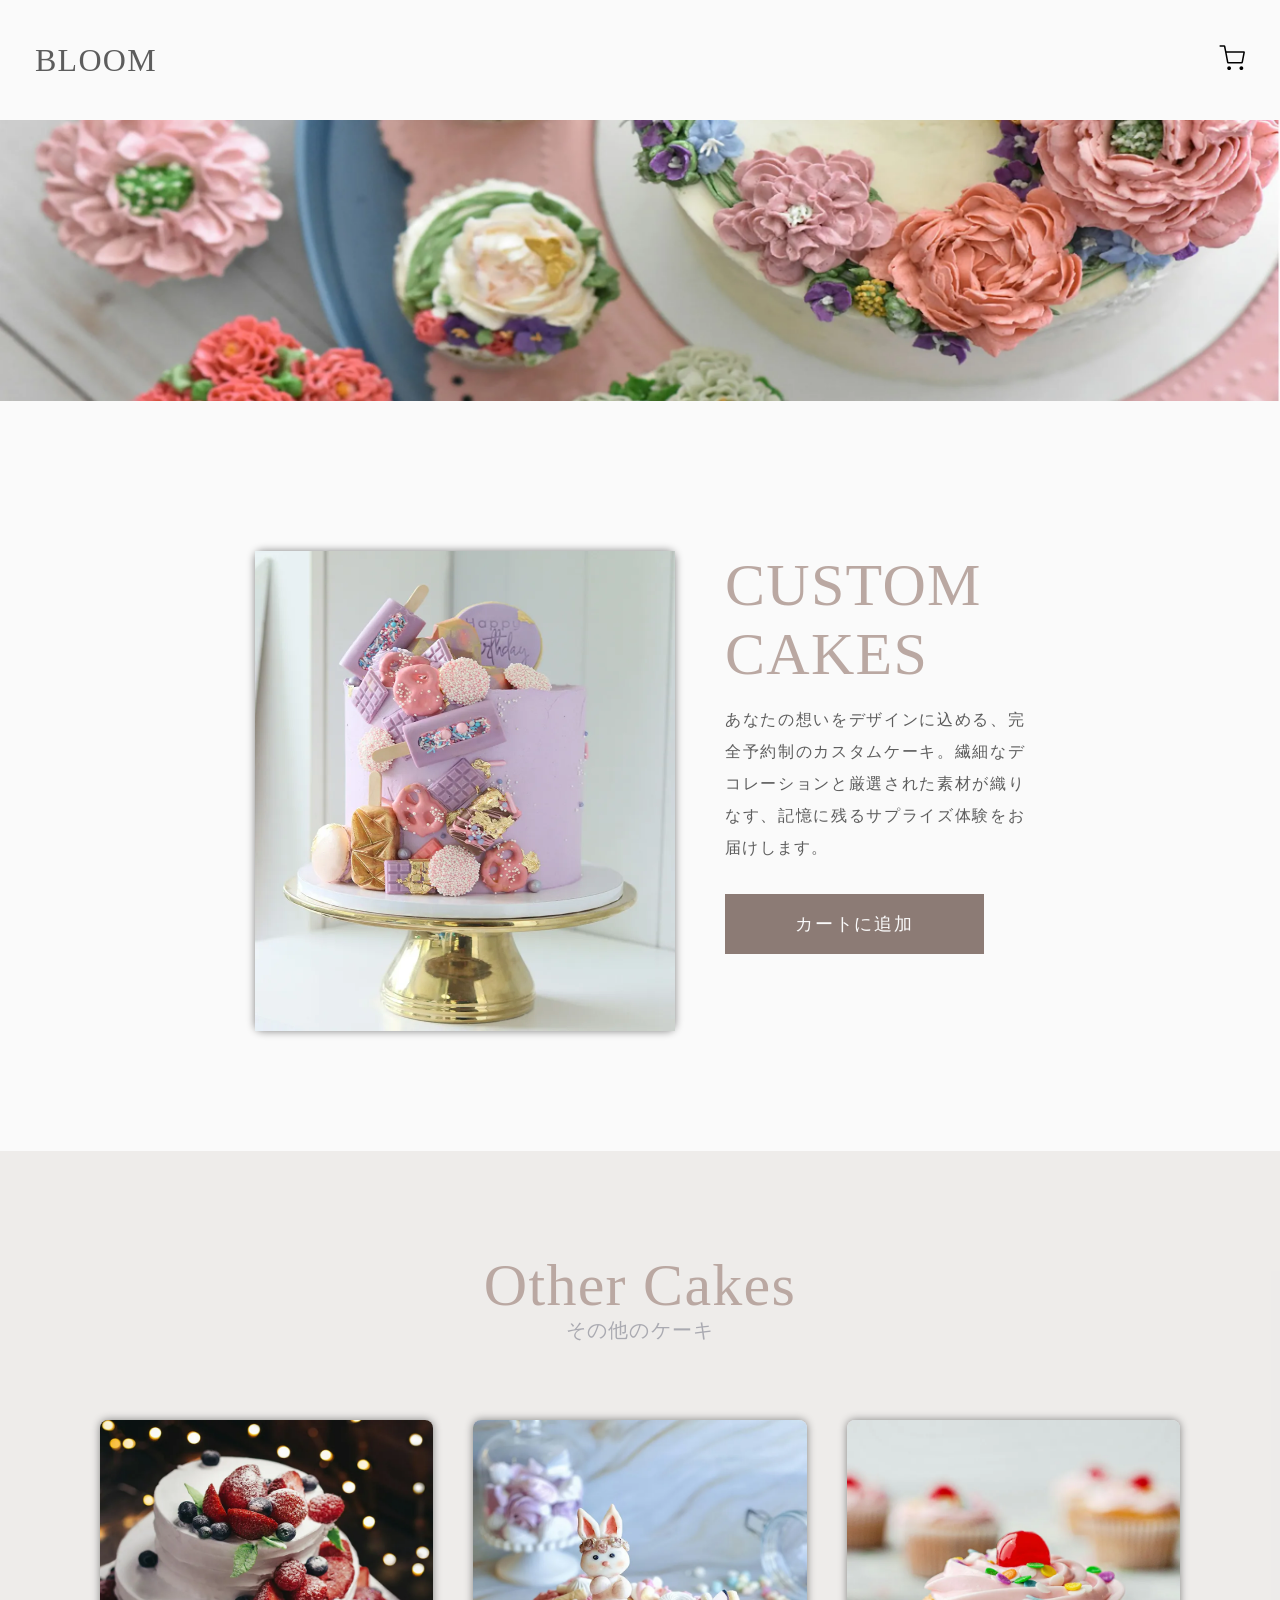
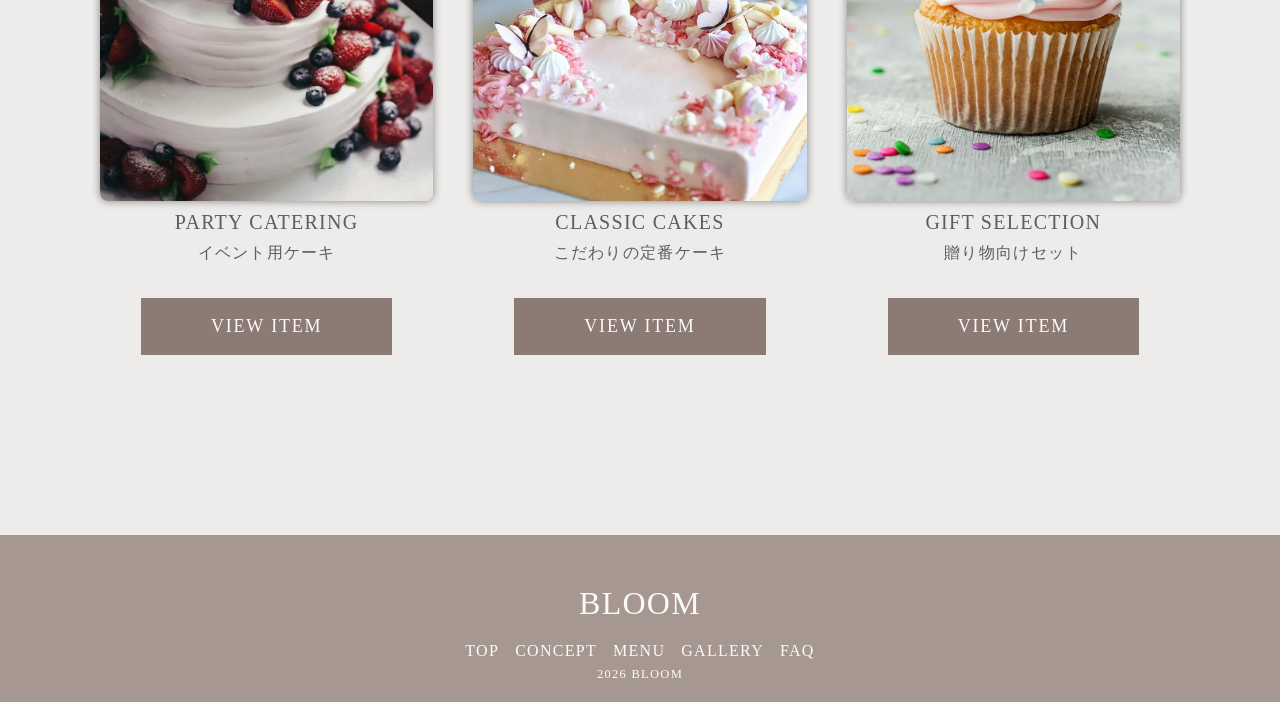
==== commit 9924cd83: "Add files via upload" ====
--- a/item.html
+++ b/item.html
@@ -70,12 +70,12 @@
       <section id="item" class="item l-section">
         <div class="container">
           <div class="item__body">
-            <div class="item__img">
+            <div class="item__img u-img-shadow">
               <img width="840" height="960" src="img/menu_custom.webp" alt="フルオーダーのお菓子が乗ったパープルのカスタムケーキ" loading="lazy" />
             </div>
             <div class="item__text-group">
               <h2 class="ttl item__ttl">CUSTOM CAKES</h2>
-              <p class="text item__text">ここにテキストが入ります。ここにテキストが入ります。ここにテキストが入ります。ここにテキストが入ります。ここにテキストが入ります。ここにテキストが入ります。</p>
+              <p class="text item__text">あなたの想いをデザインに込める、完全予約制のカスタムケーキ。繊細なデコレーションと厳選された素材が織りなす、記憶に残るサプライズ体験をお届けします。</p>
               <div class="item__btn">
                 <a href="#" class="c-btn">カートに追加</a>
               </div>
@@ -95,7 +95,7 @@
 
           <div class="other__list">
             <div class="other__item">
-              <img class="other__item-img" src="img/menu_partycake.webp" alt="苺が乗った三段のパーティー用ケーキ" />
+              <img class="other__item-img u-img-shadow" src="img/menu_partycake.webp" alt="苺が乗った三段のパーティー用ケーキ" />
               <h3 class="c-other-ttl other__item-ttl">PARTY CATERING</h3>
               <p class="c-item-text other__item-text">イベント用ケーキ</p>
               <div class="other__btn">
@@ -104,7 +104,7 @@
             </div>
 
             <div class="other__item">
-              <img class="other__item-img" src="img/menu_signature.webp" alt="うさぎが乗ったキャラクターのデコレーションケーキ" />
+              <img class="other__item-img u-img-shadow" src="img/menu_signature.webp" alt="うさぎが乗ったキャラクターのデコレーションケーキ" />
               <h3 class="c-other-ttl other__item-ttl">CLASSIC CAKES</h3>
               <p class="c-item-text other__item-text">こだわりの定番ケーキ</p>
               <div class="item__btn">
@@ -113,7 +113,7 @@
             </div>
 
             <div class="other__item">
-              <img class="other__item-img" src="img/menu_gift.webp" alt="桃のクリームのカップケーキ" />
+              <img class="other__item-img u-img-shadow" src="img/menu_gift.webp" alt="桃のクリームのカップケーキ" />
               <h3 class="c-other-ttl other__item-ttl">GIFT SELECTION</h3>
               <p class="c-item-text other__item-text">贈り物向けセット</p>
               <div class="item__btn">
--- a/css/style.css
+++ b/css/style.css
@@ -6,6 +6,8 @@
   --main-color: #a69790;
   --bg-color: #fafafa;
   --viewitem-color: rgba(166, 151, 144, 0.15);
+  --kv-bg-color: rgba(250, 250, 250, 0.8);
+  --concept-text-color: #aaaab1;
   --ttl-color: #baa8a2;
   --subttl-color: #333333;
   --btn-color: #8c7b75;
@@ -284,7 +286,7 @@
   font-size: 1.4rem;
   line-height: 1;
   font-family: var(--font-family-base);
-  color: var(--text-color);
+  color: var(--concept-text-color);
   font-weight: 500;
 }
 @media screen and (min-width: 768px) {
@@ -294,7 +296,7 @@
 }
 
 .text {
-  line-height: 2.5em;
+  line-height: 2em;
   font-family: var(--font-family-base);
   color: var(--text-color);
 }
@@ -331,8 +333,8 @@
 }
 @media screen and (min-width: 768px) {
   .c-text {
-    line-height: 1.8;
-    letter-spacing: 0.08em;
+    line-height: 1.7;
+    letter-spacing: 0.05em;
   }
 }
 
@@ -635,8 +637,7 @@
 .concept__texts {
   display: flex;
   flex-direction: column;
-  max-width: 300px;
-  text-align: justify;
+  max-width: 260px;
   margin: 0 auto;
 }
 @media screen and (min-width: 768px) {
@@ -645,7 +646,7 @@
   }
 }
 .concept__subttl {
-  margin-bottom: 5px;
+  margin-bottom: 10px;
   text-align: center;
 }
 @media screen and (min-width: 768px) {
@@ -678,6 +679,16 @@
     margin-bottom: 80px;
   }
 }
+.concept__item-ttl {
+  margin-bottom: 10px;
+}
+.concept__item-english {
+  margin-bottom: 5px;
+  display: inline-block;
+}
+.concept__item-img {
+  margin-bottom: 5px;
+}
 @media screen and (min-width: 768px) {
   .concept__item-img {
     max-width: 320px;
@@ -688,60 +699,96 @@
 page > top > kv
 ------------------------------
 */
+.kv {
+  position: relative;
+  height: 60vh;
+  overflow: hidden;
+}
 @media screen and (min-width: 768px) {
   .kv {
-    display: flex;
-    height: 70vh;
-    gap: 50px;
-  }
-}
-@media screen and (min-width: 768px) {
-  .kv__img {
-    width: 60%;
-    height: 100%;
-    aspect-ratio: 360/200;
-  }
+    height: 85vh;
+  }
+}
+.kv__img {
+  height: 100%;
 }
 .kv__img img {
+  width: 100%;
   height: 100%;
+  -o-object-position: center;
+  object-position: center;
+  filter: brightness(0.9);
   -o-object-fit: cover;
   object-fit: cover;
 }
-@media screen and (min-width: 768px) {
-  .kv__aside {
-    width: 45%;
-    display: flex;
-    flex-direction: column;
-    justify-content: center;
+.kv__content {
+  position: absolute;
+  top: 0;
+  left: 0;
+  width: 100%;
+  height: 100%;
+  display: flex;
+  align-items: center;
+  justify-content: center;
+}
+@media screen and (min-width: 768px) {
+  .kv__content {
+    justify-content: flex-start;
+    padding-left: 10%;
+  }
+}
+.kv__text-wrap {
+  background-color: var(--kv-bg-color);
+  padding: 40px 0px;
+  text-align: center;
+  width: 85%;
+}
+@media screen and (min-width: 768px) {
+  .kv__text-wrap {
+    width: auto;
+    padding: 60px 80px;
+    text-align: left;
   }
 }
 .kv__text {
-  margin: 20px 0;
+  margin: 0;
   color: var(--subttl-color);
-  font-size: 25px;
-  line-height: 2.3;
-  letter-spacing: 0.2em;
+  font-size: 2.2rem;
+  line-height: 2.2;
+  letter-spacing: 0.3em;
   font-weight: 500;
-  text-align: center;
 }
 @media screen and (min-width: 768px) {
   .kv__text {
-    font-size: 35px;
-    text-align: left;
-    margin: 0;
-  }
-}
-.kv__text span {
+    font-size: 3.2rem;
+  }
+}
+.kv__text-item {
   display: block;
 }
+.kv__text-item:nth-child(2) {
+  margin-left: 15px;
+}
+@media screen and (min-width: 768px) {
+  .kv__text-item:nth-child(2) {
+    margin-left: 50px;
+  }
+}
+.kv__text-item:nth-child(3) {
+  margin-left: 30px;
+}
+@media screen and (min-width: 768px) {
+  .kv__text-item:nth-child(3) {
+    margin-left: 100px;
+  }
+}
 .kv__btn {
-  margin-top: 20px;
+  margin-top: 30px;
   text-align: center;
 }
 @media screen and (min-width: 768px) {
   .kv__btn {
-    margin-top: 80px;
-    text-align: left;
+    margin-top: 50px;
   }
 }
 
@@ -772,12 +819,12 @@
     gap: 80px;
   }
 }
-.menu__list-item {
+.menu__item {
   display: flex;
   flex-direction: column;
 }
 @media screen and (min-width: 768px) {
-  .menu__list-item {
+  .menu__item {
     flex-direction: row;
     align-items: center;
     justify-content: center;
@@ -785,57 +832,54 @@
   }
 }
 @media screen and (min-width: 768px) {
-  .menu__list-item:nth-child(even) {
+  .menu__item:nth-child(even) {
     flex-direction: row-reverse;
   }
 }
-.menu__list-img {
-  width: 100%;
+.menu__item-img {
   margin-bottom: 18px;
 }
 @media screen and (min-width: 768px) {
-  .menu__list-img {
+  .menu__item-img {
     margin-bottom: 0;
     width: 50%;
   }
 }
-.menu__list-img img {
+.menu__item-img img {
   display: block;
-  width: 100%;
   height: auto;
   -o-object-fit: cover;
   object-fit: cover;
 }
-.menu__list-text {
+.menu__item-title {
+  margin-bottom: 10px;
+}
+.menu__item-text {
+  color: var(--text-color);
+  margin-bottom: 20px;
+}
+.menu__item-text span {
+  display: block;
+}
+@media screen and (min-width: 768px) {
+  .menu__item-text span {
+    display: inline;
+  }
+}
+.menu__item-btn {
+  display: flex;
+  justify-content: center;
+}
+.menu__item-content {
   display: flex;
   flex-direction: column;
   align-items: center;
   text-align: center;
 }
 @media screen and (min-width: 768px) {
-  .menu__list-text {
+  .menu__item-content {
     width: 50%;
   }
-}
-.menu__list-ttl {
-  margin-bottom: 10px;
-}
-.menu__list-subttl {
-  color: var(--text-color);
-  margin-bottom: 20px;
-}
-.menu__list-subttl span {
-  display: block;
-}
-@media screen and (min-width: 768px) {
-  .menu__list-subttl span {
-    display: inline;
-  }
-}
-.menu__list-btn {
-  width: 100%;
-  display: flex;
-  justify-content: center;
 }
 
 /*!
@@ -1093,4 +1137,13 @@
   text-align: center;
   margin-top: 50px;
 }
+
+/*!
+utility > decoration
+------------------------------
+*/
+.u-img-shadow {
+  box-shadow: 0 0 8px gray;
+  border-radius: 8px;
+}
 /*# sourceMappingURL=style.css.map */
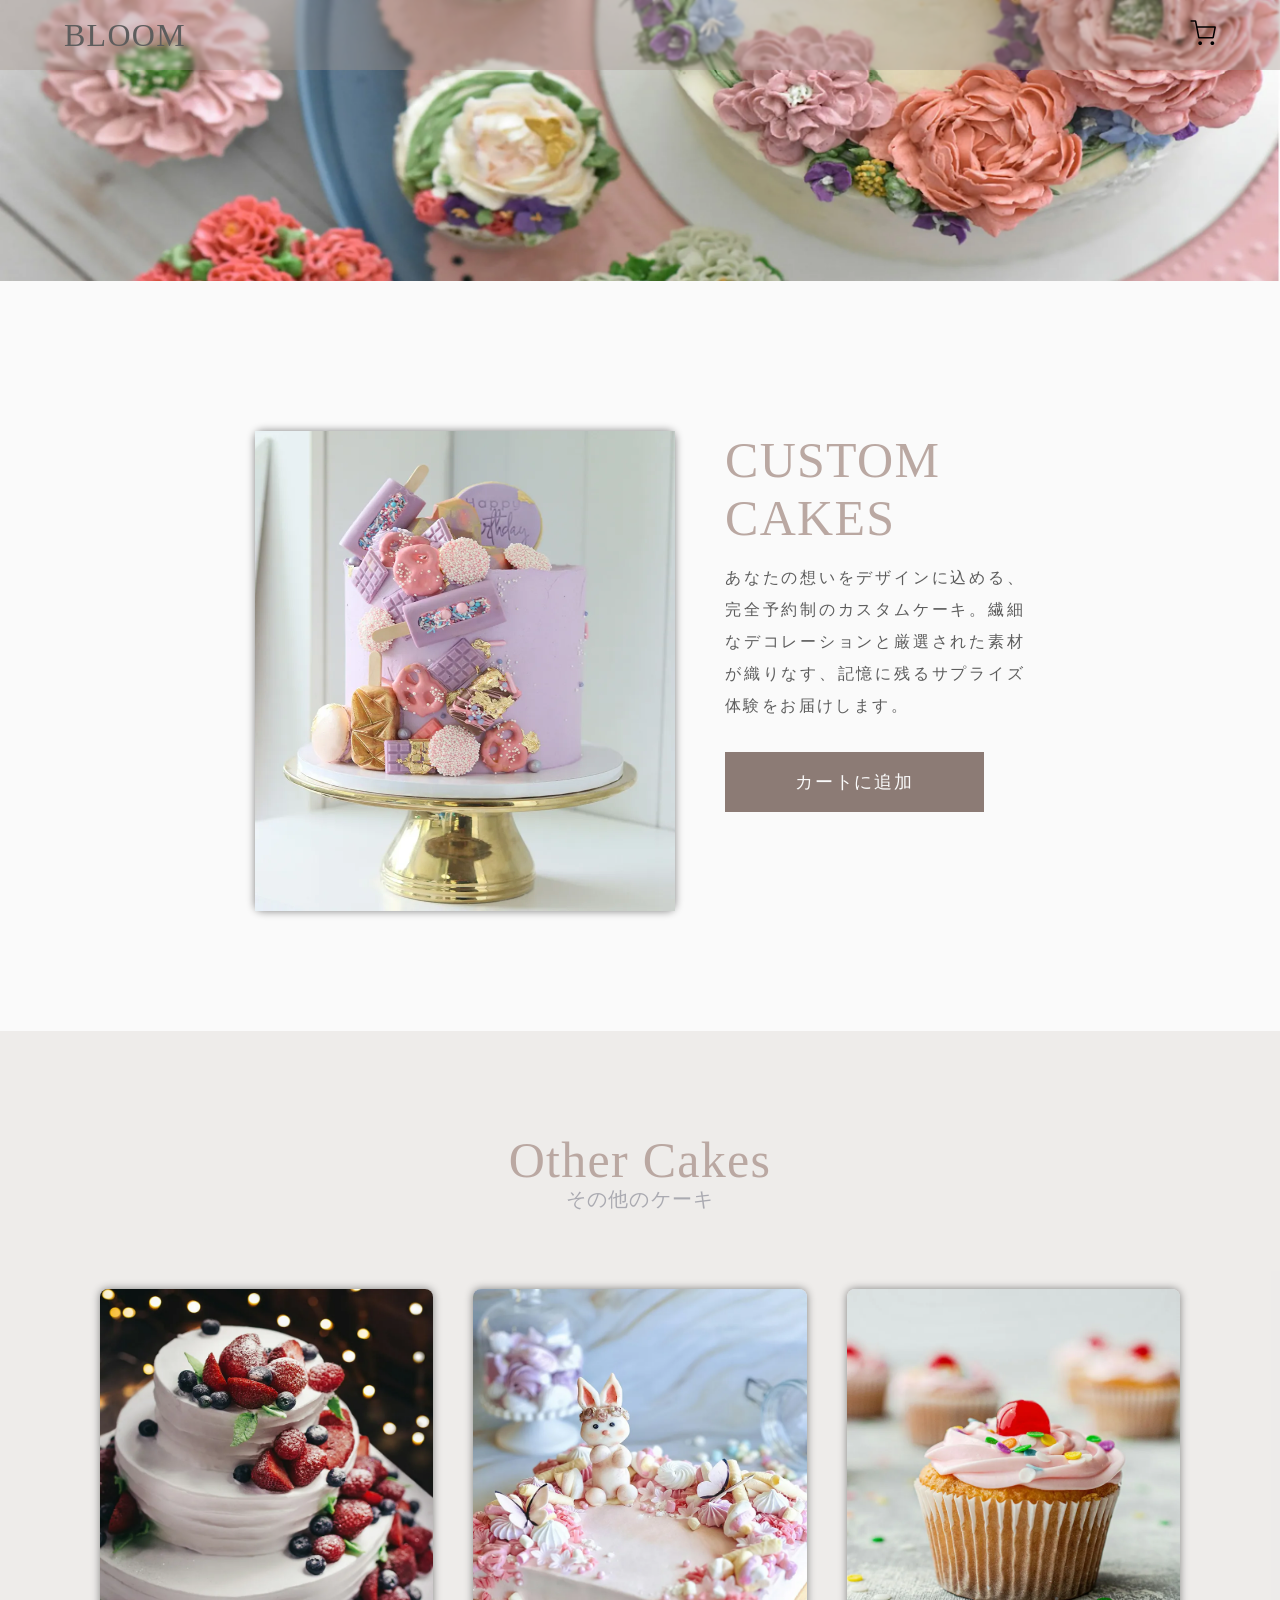
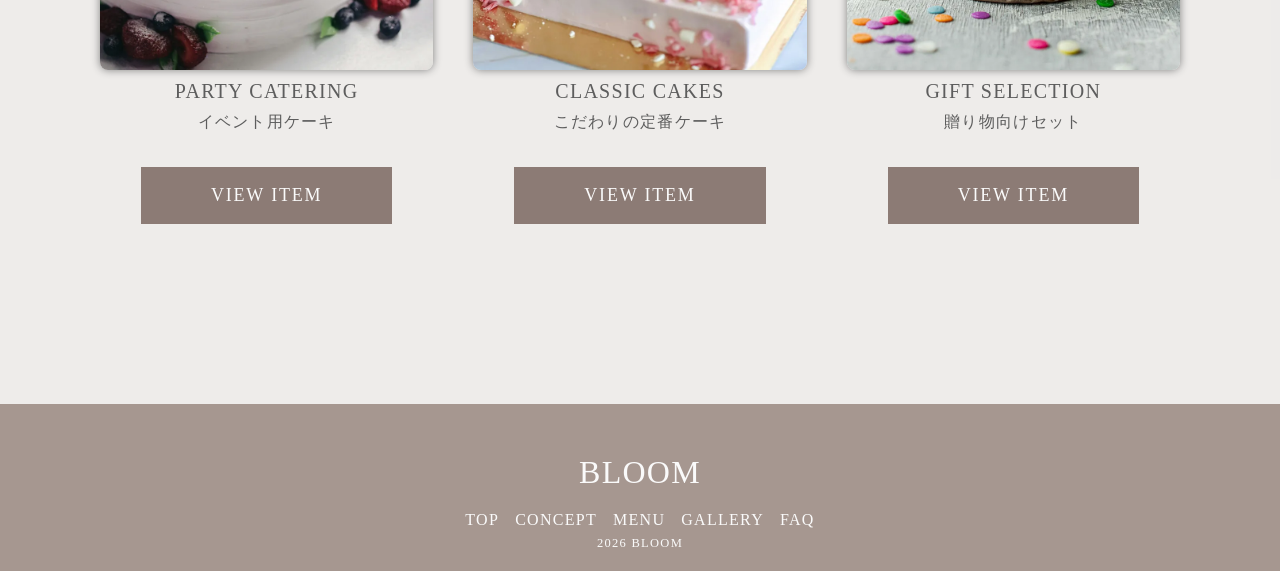
==== commit a2ad9ca8: "Add files via upload" ====
--- a/item.html
+++ b/item.html
@@ -48,9 +48,9 @@
   <body>
     <!-- header -->
     <header class="header">
-      <h1 class="header__logo">
+      <div class="header__logo">
         <a class="header__logo-link" href="index.html">BLOOM</a>
-      </h1>
+      </div>
 
       <div class="header__icon">
         <button class="header__icon-item js-modal-open" style="background: none; border: none; padding: 0; cursor: pointer"><img width="68" height="68" src="img/icon-cart.svg" alt="商品カート" /></button>
@@ -74,7 +74,7 @@
               <img width="840" height="960" src="img/menu_custom.webp" alt="フルオーダーのお菓子が乗ったパープルのカスタムケーキ" loading="lazy" />
             </div>
             <div class="item__text-group">
-              <h2 class="ttl item__ttl">CUSTOM CAKES</h2>
+              <h1 class="ttl item__ttl">CUSTOM CAKES</h1>
               <p class="text item__text">あなたの想いをデザインに込める、完全予約制のカスタムケーキ。繊細なデコレーションと厳選された素材が織りなす、記憶に残るサプライズ体験をお届けします。</p>
               <div class="item__btn">
                 <a href="#" class="c-btn">カートに追加</a>
@@ -96,7 +96,7 @@
           <div class="other__list">
             <div class="other__item">
               <img class="other__item-img u-img-shadow" src="img/menu_partycake.webp" alt="苺が乗った三段のパーティー用ケーキ" />
-              <h3 class="c-other-ttl other__item-ttl">PARTY CATERING</h3>
+              <h4 class="c-other-ttl other__item-ttl">PARTY CATERING</h4>
               <p class="c-item-text other__item-text">イベント用ケーキ</p>
               <div class="other__btn">
                 <a href="#" class="c-btn">VIEW ITEM</a>
@@ -105,7 +105,7 @@
 
             <div class="other__item">
               <img class="other__item-img u-img-shadow" src="img/menu_signature.webp" alt="うさぎが乗ったキャラクターのデコレーションケーキ" />
-              <h3 class="c-other-ttl other__item-ttl">CLASSIC CAKES</h3>
+              <h4 class="c-other-ttl other__item-ttl">CLASSIC CAKES</h4>
               <p class="c-item-text other__item-text">こだわりの定番ケーキ</p>
               <div class="item__btn">
                 <a href="#" class="c-btn is-active">VIEW ITEM</a>
@@ -114,7 +114,7 @@
 
             <div class="other__item">
               <img class="other__item-img u-img-shadow" src="img/menu_gift.webp" alt="桃のクリームのカップケーキ" />
-              <h3 class="c-other-ttl other__item-ttl">GIFT SELECTION</h3>
+              <h4 class="c-other-ttl other__item-ttl">GIFT SELECTION</h4>
               <p class="c-item-text other__item-text">贈り物向けセット</p>
               <div class="item__btn">
                 <a href="#" class="c-btn">VIEW ITEM</a>
@@ -129,9 +129,9 @@
     <footer class="footer">
       <div class="container">
         <div class="footer__body">
-          <h1 class="footer__logo">
+          <div class="footer__logo">
             <a href="index.html">BLOOM</a>
-          </h1>
+          </div>
 
           <nav class="footer__nav">
             <ul class="footer__list">
@@ -139,16 +139,16 @@
                 <a href="index.html" class="footer__link">TOP</a>
               </li>
               <li class="footer__item">
-                <a href="#concept" class="footer__link">CONCEPT</a>
+                <a href="index.html#concept" class="footer__link">CONCEPT</a>
               </li>
               <li class="footer__item">
-                <a href="#menu" class="footer__link">MENU</a>
+                <a href="index.html#menu" class="footer__link">MENU</a>
               </li>
               <li class="footer__item">
-                <a href="#gallery" class="footer__link">GALLERY</a>
+                <a href="index.html#gallery" class="footer__link">GALLERY</a>
               </li>
               <li class="footer__item">
-                <a href="#faq" class="footer__link">FAQ</a>
+                <a href="index.html#faq" class="footer__link">FAQ</a>
               </li>
             </ul>
           </nav>
--- a/css/style.css
+++ b/css/style.css
@@ -4,6 +4,7 @@
 */
 :root {
   --main-color: #a69790;
+  --header-color: rgba(166, 151, 144, 0.4);
   --bg-color: #fafafa;
   --viewitem-color: rgba(166, 151, 144, 0.15);
   --kv-bg-color: rgba(250, 250, 250, 0.8);
@@ -272,13 +273,13 @@
 */
 .ttl {
   font-family: var(--font-family-english);
-  font-size: 3.2rem;
+  font-size: 3rem;
   color: var(--ttl-color);
   font-weight: 500;
 }
 @media screen and (min-width: 768px) {
   .ttl {
-    font-size: 6rem;
+    font-size: 5rem;
   }
 }
 
@@ -296,13 +297,14 @@
 }
 
 .text {
-  line-height: 2em;
-  font-family: var(--font-family-base);
+  line-height: 2.2;
   color: var(--text-color);
+  letter-spacing: 0.15em;
+  text-align: justify;
 }
 @media screen and (min-width: 768px) {
   .text {
-    font-size: 1.6rem;
+    line-height: 2;
   }
 }
 
@@ -318,13 +320,13 @@
 }
 
 .c-ttl {
-  font-size: 1.8rem;
+  font-size: 2rem;
   font-weight: 500;
   line-height: 1;
 }
 @media screen and (min-width: 768px) {
   .c-ttl {
-    font-size: 2rem;
+    font-size: 2.6rem;
   }
 }
 
@@ -335,6 +337,18 @@
   .c-text {
     line-height: 1.7;
     letter-spacing: 0.05em;
+  }
+}
+
+.c-concept-lead {
+  font-size: 1.8rem;
+  font-weight: 600;
+  text-align: center;
+}
+@media screen and (min-width: 768px) {
+  .c-concept-lead {
+    font-size: 1.6rem;
+    text-align: left;
   }
 }
 
@@ -383,16 +397,23 @@
 ------------------------------
 */
 .header {
-  height: 60px;
+  position: fixed;
+  top: 0;
+  left: 0;
+  width: 100%;
+  z-index: var(--z-index-header);
+  background-color: var(--header-color);
+  -webkit-backdrop-filter: blur(1px);
+  backdrop-filter: blur(1px);
   display: flex;
   justify-content: space-between;
   align-items: center;
+  height: 60px;
   padding: 0 5%;
 }
 @media screen and (min-width: 768px) {
   .header {
-    height: 120px;
-    padding: 0 35px;
+    height: 70px;
   }
 }
 .header__logo {
@@ -610,12 +631,15 @@
 .concept__top {
   display: flex;
   flex-direction: column;
+  margin: 0 auto;
 }
 @media screen and (min-width: 768px) {
   .concept__top {
     flex-direction: row;
     justify-content: center;
+    align-items: center;
     gap: 50px;
+    max-width: 1000px;
   }
 }
 .concept__img {
@@ -623,26 +647,27 @@
 }
 @media screen and (min-width: 768px) {
   .concept__img {
-    max-width: 540px;
-  }
-}
-.concept__ttl {
-  text-align: center;
-}
-@media screen and (min-width: 768px) {
-  .concept__ttl {
-    text-align: left;
+    flex: 0 0 40%;
+    max-width: 600px;
+    margin-bottom: 0px;
   }
 }
 .concept__texts {
   display: flex;
   flex-direction: column;
-  max-width: 260px;
-  margin: 0 auto;
 }
 @media screen and (min-width: 768px) {
   .concept__texts {
-    margin: 0;
+    flex: 0 0 40%;
+    text-align: left;
+  }
+}
+.concept__ttl {
+  text-align: center;
+}
+@media screen and (min-width: 768px) {
+  .concept__ttl {
+    text-align: left;
   }
 }
 .concept__subttl {
@@ -653,6 +678,14 @@
   .concept__subttl {
     margin-bottom: 15px;
     text-align: left;
+  }
+}
+.concept__lead {
+  margin: 10px 0;
+}
+@media screen and (min-width: 768px) {
+  .concept__text {
+    max-width: 380px;
   }
 }
 .concept__list {
@@ -701,13 +734,8 @@
 */
 .kv {
   position: relative;
-  height: 60vh;
+  height: 100vh;
   overflow: hidden;
-}
-@media screen and (min-width: 768px) {
-  .kv {
-    height: 85vh;
-  }
 }
 .kv__img {
   height: 100%;
@@ -908,7 +936,7 @@
 }
 @media screen and (min-width: 768px) {
   .gallery__list {
-    gap: 80px 25px;
+    gap: 40px;
     margin-bottom: 80px;
   }
 }
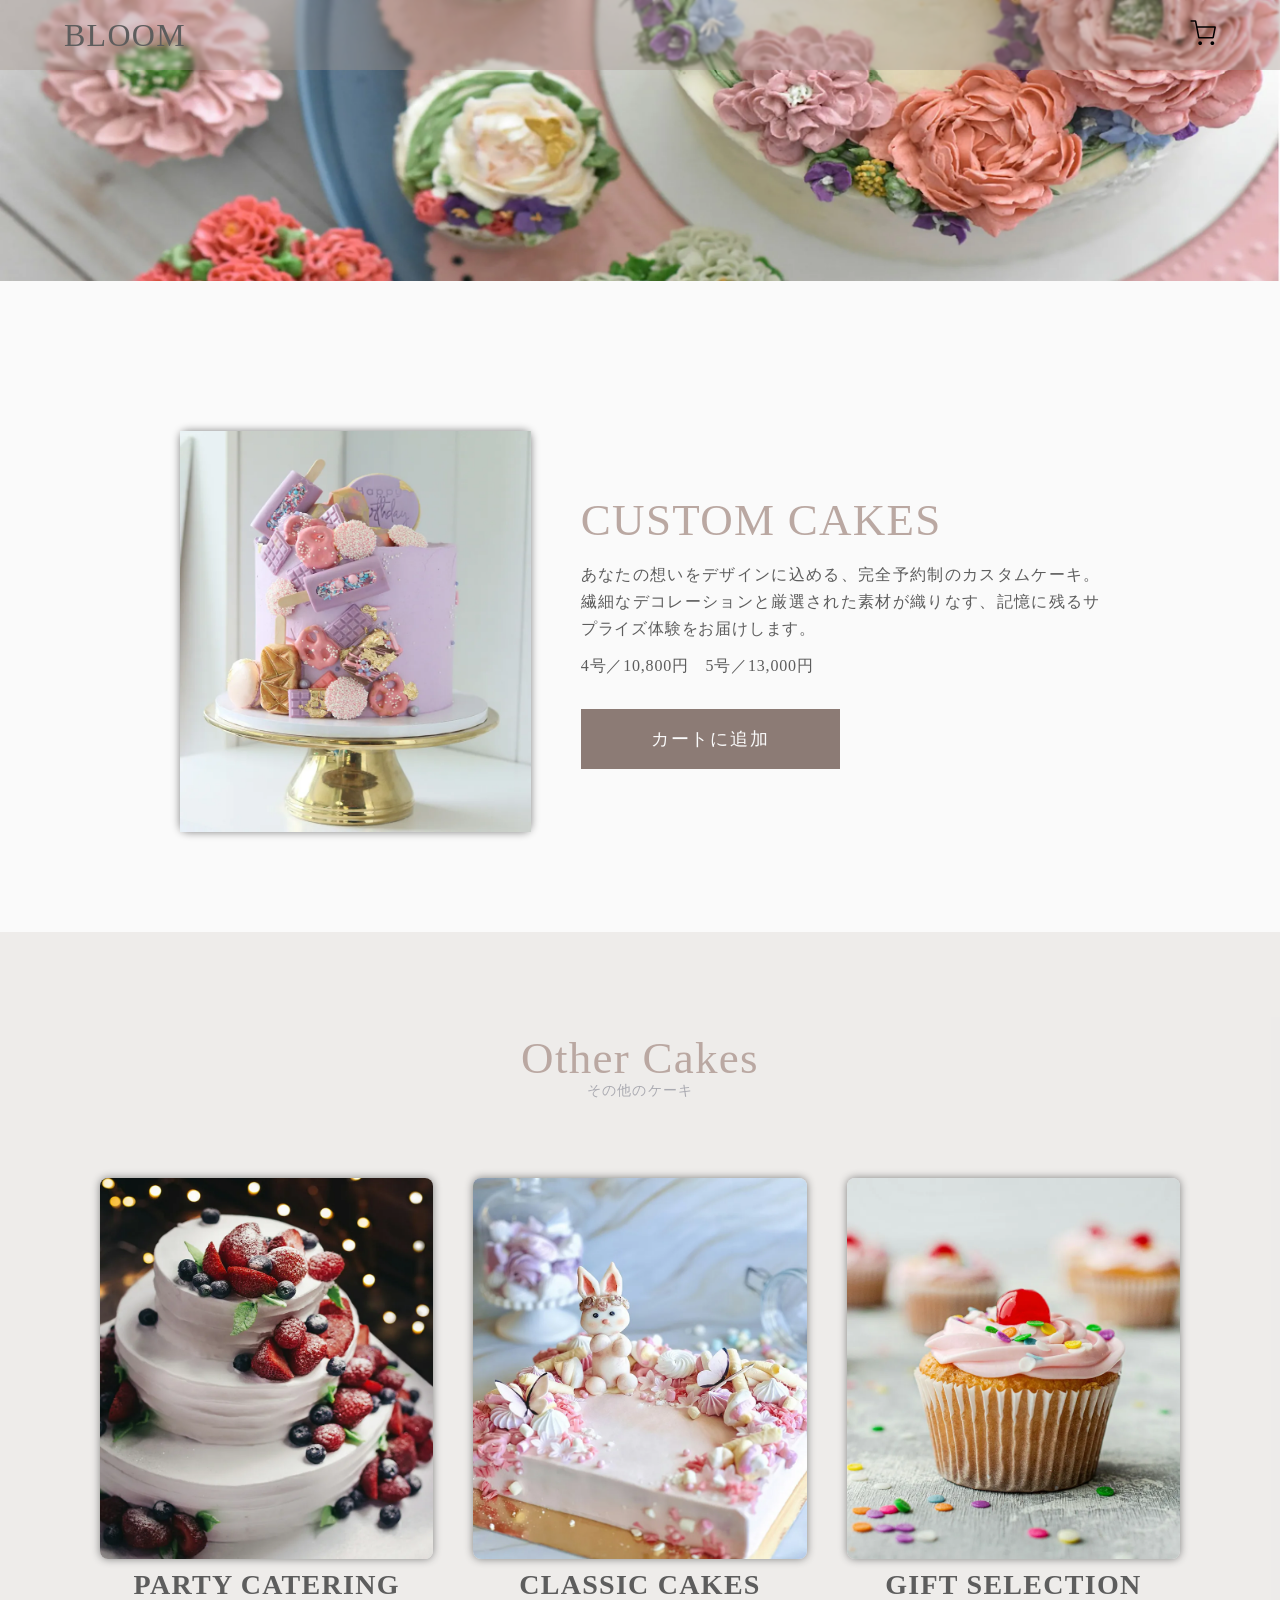
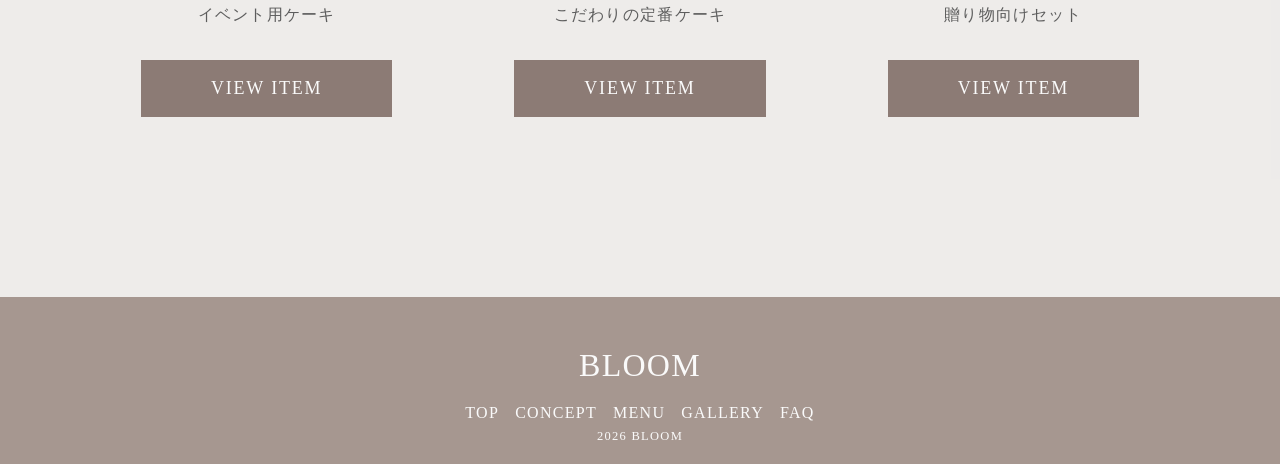
==== commit fef21975: "Add files via upload" ====
--- a/item.html
+++ b/item.html
@@ -18,25 +18,25 @@
 
     <meta charset="utf-8" />
     <meta name="viewport" content="width=device-width,initial-scale=1" />
-    <title>商品紹介 | BLOOM - 世界にひとつのオーダーケーキ -</title>
-    <meta name="description" content="BLOOMのカスタムケーキ（商品紹介）ページです。誕生日や記念日にぴったりの完全オーダーメイドケーキから、定番のクラシックケーキまで幅広くご紹介しています。" />
-    <meta name="format-detection" content="telephone=no" />
+    <title>BLOOM - 世界にひとつのオーダーケーキ -</title>
+    <meta name="description" content="BLOOMは、完全オーダーメイドのカスタムケーキを販売するオンラインケーキショップです。" />
 
     <!-- favicon/webclipicon -->
-    <link rel="shortcut icon" href="img/favicon32_32.png" />
-    <link rel="apple-touch-icon" href="img/apple-touch-icon180_180.png" />
+    <link rel="shortcut icon" href="img/favicon.png" />
+    <link rel="apple-touch-icon" href="img/apple-touch-icon.png" />
 
     <!-- ogp -->
     <meta property="og:site_name" content="BLOOM" />
-    <meta property="og:url" content="https://haruka-design.github.io/bloom-cake/item.html" />
+    <meta property="og:url" content="https://bloom-cake.com/" />
     <meta property="og:type" content="website" />
-    <meta property="og:title" content="商品紹介 | BLOOM" />
-    <meta property="og:description" content="BLOOMのカスタムケーキ（商品紹介）ページです。誕生日や記念日にぴったりの完全オーダーメイドケーキから、定番のクラシックケーキまで幅広くご紹介しています。" />
-    <meta property="og:image" content="https://haruka-design.github.io/bloom-cake/img/og-image1200_630.png" />
+    <meta property="og:title" content="BLOOM - 世界にひとつのオーダーケーキ -" />
+    <meta property="og:description" content="BLOOMは、完全オーダーメイドのカスタムケーキを販売するオンラインケーキショップです。" />
+    <meta property="og:image" content="https://bloom-cake.com/img/og-image1200_630.png" />
     <meta property="og:locale" content="ja_JP" />
     <meta name="twitter:card" content="summary_large_image" />
-    <meta name="twitter:description" content="BLOOMのカスタムケーキ（商品紹介）ページです。誕生日や記念日にぴったりの完全オーダーメイドケーキから、定番のクラシックケーキまで幅広くご紹介しています。" />
-    <meta name="twitter:image:src" content="https://haruka-design.github.io/bloom-cake/img/og-image1200_630.png" />
+    <meta name="twitter:description" content="BLOOMは、完全オーダーメイドのカスタムケーキを販売するオンラインケーキショップです。" />
+    <meta name="twitter:image:src" content="https://bloom-cake.com/img/og-image.png" />
+
     <!-- google fonts -->
     <link rel="preconnect" href="https://fonts.googleapis.com" />
     <link rel="preconnect" href="https://fonts.gstatic.com" crossorigin />
@@ -45,6 +45,7 @@
     <!-- css -->
     <link rel="stylesheet" href="css/style.css" />
   </head>
+
   <body>
     <!-- header -->
     <header class="header">
@@ -53,7 +54,7 @@
       </div>
 
       <div class="header__icon">
-        <button class="header__icon-item js-modal-open" style="background: none; border: none; padding: 0; cursor: pointer"><img width="68" height="68" src="img/icon-cart.svg" alt="商品カート" /></button>
+        <button class="header__icon-item js-modal-open"><img width="68" height="68" src="img/icon-cart.svg" alt="商品カート" /></button>
       </div>
     </header>
 
@@ -71,13 +72,16 @@
         <div class="container">
           <div class="item__body">
             <div class="item__img u-img-shadow">
-              <img width="840" height="960" src="img/menu_custom.webp" alt="フルオーダーのお菓子が乗ったパープルのカスタムケーキ" loading="lazy" />
+              <img width="840" height="960" src="img/menu-custom.webp" alt="マカロンが乗ったフルカスタムのパープルケーキ" loading="lazy" />
             </div>
             <div class="item__text-group">
               <h1 class="ttl item__ttl">CUSTOM CAKES</h1>
-              <p class="text item__text">あなたの想いをデザインに込める、完全予約制のカスタムケーキ。繊細なデコレーションと厳選された素材が織りなす、記憶に残るサプライズ体験をお届けします。</p>
+              <p class="c-text item__text">あなたの想いをデザインに込める、完全予約制のカスタムケーキ。繊細なデコレーションと厳選された素材が織りなす、記憶に残るサプライズ体験をお届けします。</p>
+
+              <p class="c-text item__text">4号／10,800円　5号／13,000円</p>
+
               <div class="item__btn">
-                <a href="#" class="c-btn">カートに追加</a>
+                <button class="c-btn js-modal-open">カートに追加</button>
               </div>
             </div>
           </div>
@@ -95,8 +99,8 @@
 
           <div class="other__list">
             <div class="other__item">
-              <img class="other__item-img u-img-shadow" src="img/menu_partycake.webp" alt="苺が乗った三段のパーティー用ケーキ" />
-              <h4 class="c-other-ttl other__item-ttl">PARTY CATERING</h4>
+              <img class="other__item-img u-img-shadow" src="img/menu-partycake.webp" alt="苺が乗った三段のパーティー用ケーキ" />
+              <h4 class="c-menu-ttl other__item-ttl">PARTY CATERING</h4>
               <p class="c-item-text other__item-text">イベント用ケーキ</p>
               <div class="other__btn">
                 <a href="#" class="c-btn">VIEW ITEM</a>
@@ -104,8 +108,8 @@
             </div>
 
             <div class="other__item">
-              <img class="other__item-img u-img-shadow" src="img/menu_signature.webp" alt="うさぎが乗ったキャラクターのデコレーションケーキ" />
-              <h4 class="c-other-ttl other__item-ttl">CLASSIC CAKES</h4>
+              <img class="other__item-img u-img-shadow" src="img/menu-signature.webp" alt="うさぎが乗った子供の誕生日デコレーションケーキ" />
+              <h4 class="c-menu-ttl other__item-ttl">CLASSIC CAKES</h4>
               <p class="c-item-text other__item-text">こだわりの定番ケーキ</p>
               <div class="item__btn">
                 <a href="#" class="c-btn is-active">VIEW ITEM</a>
@@ -113,8 +117,8 @@
             </div>
 
             <div class="other__item">
-              <img class="other__item-img u-img-shadow" src="img/menu_gift.webp" alt="桃のクリームのカップケーキ" />
-              <h4 class="c-other-ttl other__item-ttl">GIFT SELECTION</h4>
+              <img class="other__item-img u-img-shadow" src="img/menu-gift.webp" alt="桃クリームのギフトカップケーキ" />
+              <h4 class="c-menu-ttl other__item-ttl">GIFT SELECTION</h4>
               <p class="c-item-text other__item-text">贈り物向けセット</p>
               <div class="item__btn">
                 <a href="#" class="c-btn">VIEW ITEM</a>
@@ -180,7 +184,7 @@
               <input type="password" name="password" class="modal-form__input" />
             </section>
 
-            <button id="sign-in" class="modal-form__btn c-btn">Sign in</button>
+            <button type="button" id="sign-in" class="modal-form__btn c-btn">Sign in</button>
           </form>
           <button class="modal-close js-modal-close">×</button>
         </div>
--- a/css/style.css
+++ b/css/style.css
@@ -279,12 +279,12 @@
 }
 @media screen and (min-width: 768px) {
   .ttl {
-    font-size: 5rem;
+    font-size: 4.5rem;
   }
 }
 
 .sub-ttl {
-  font-size: 1.4rem;
+  font-size: 1.3rem;
   line-height: 1;
   font-family: var(--font-family-base);
   color: var(--concept-text-color);
@@ -292,7 +292,7 @@
 }
 @media screen and (min-width: 768px) {
   .sub-ttl {
-    font-size: 2rem;
+    font-size: 1.4rem;
   }
 }
 
@@ -300,7 +300,7 @@
   line-height: 2.2;
   color: var(--text-color);
   letter-spacing: 0.15em;
-  text-align: justify;
+  text-align: left;
 }
 @media screen and (min-width: 768px) {
   .text {
@@ -315,7 +315,7 @@
 }
 @media screen and (min-width: 768px) {
   .c-subttl {
-    font-size: 1.6rem;
+    font-size: 1.4rem;
   }
 }
 
@@ -324,9 +324,15 @@
   font-weight: 500;
   line-height: 1;
 }
-@media screen and (min-width: 768px) {
-  .c-ttl {
-    font-size: 2.6rem;
+
+.c-menu-ttl {
+  font-size: 2rem;
+  font-weight: 600;
+  font-family: var(--font-family-english);
+}
+@media screen and (min-width: 768px) {
+  .c-menu-ttl {
+    font-size: 2.8rem;
   }
 }
 
@@ -341,13 +347,13 @@
 }
 
 .c-concept-lead {
-  font-size: 1.8rem;
+  font-size: 1.7rem;
   font-weight: 600;
   text-align: center;
 }
 @media screen and (min-width: 768px) {
   .c-concept-lead {
-    font-size: 1.6rem;
+    font-size: 1.8rem;
     text-align: left;
   }
 }
@@ -355,7 +361,6 @@
 .c-other-ttl {
   font-size: 1.8rem;
   font-weight: 500;
-  margin-bottom: 5px;
   font-family: var(--font-family-english);
 }
 @media screen and (min-width: 768px) {
@@ -671,12 +676,10 @@
   }
 }
 .concept__subttl {
-  margin-bottom: 10px;
   text-align: center;
 }
 @media screen and (min-width: 768px) {
   .concept__subttl {
-    margin-bottom: 15px;
     text-align: left;
   }
 }
@@ -713,7 +716,7 @@
   }
 }
 .concept__item-ttl {
-  margin-bottom: 10px;
+  margin-bottom: 5px;
 }
 .concept__item-english {
   margin-bottom: 5px;
@@ -1037,8 +1040,9 @@
 @media screen and (min-width: 768px) {
   .item__body {
     flex-direction: row;
+    gap: 50px;
     justify-content: center;
-    gap: 50px;
+    align-items: center;
   }
 }
 .item__img {
@@ -1046,19 +1050,19 @@
 }
 @media screen and (min-width: 768px) {
   .item__img {
-    max-width: 420px;
+    margin: 0 auto;
   }
 }
 .item__text-group {
   display: flex;
   flex-direction: column;
-  max-width: 300px;
   text-align: justify;
   margin: 0 auto;
 }
 @media screen and (min-width: 768px) {
   .item__text-group {
     margin: 0;
+    justify-content: center;
   }
 }
 .item__ttl {
@@ -1131,6 +1135,9 @@
 .other__item-img {
   margin-bottom: 10px;
 }
+.other__item__item-ttl {
+  margin: 20px 0 10px;
+}
 .other__item-text {
   margin-bottom: 10px;
 }
